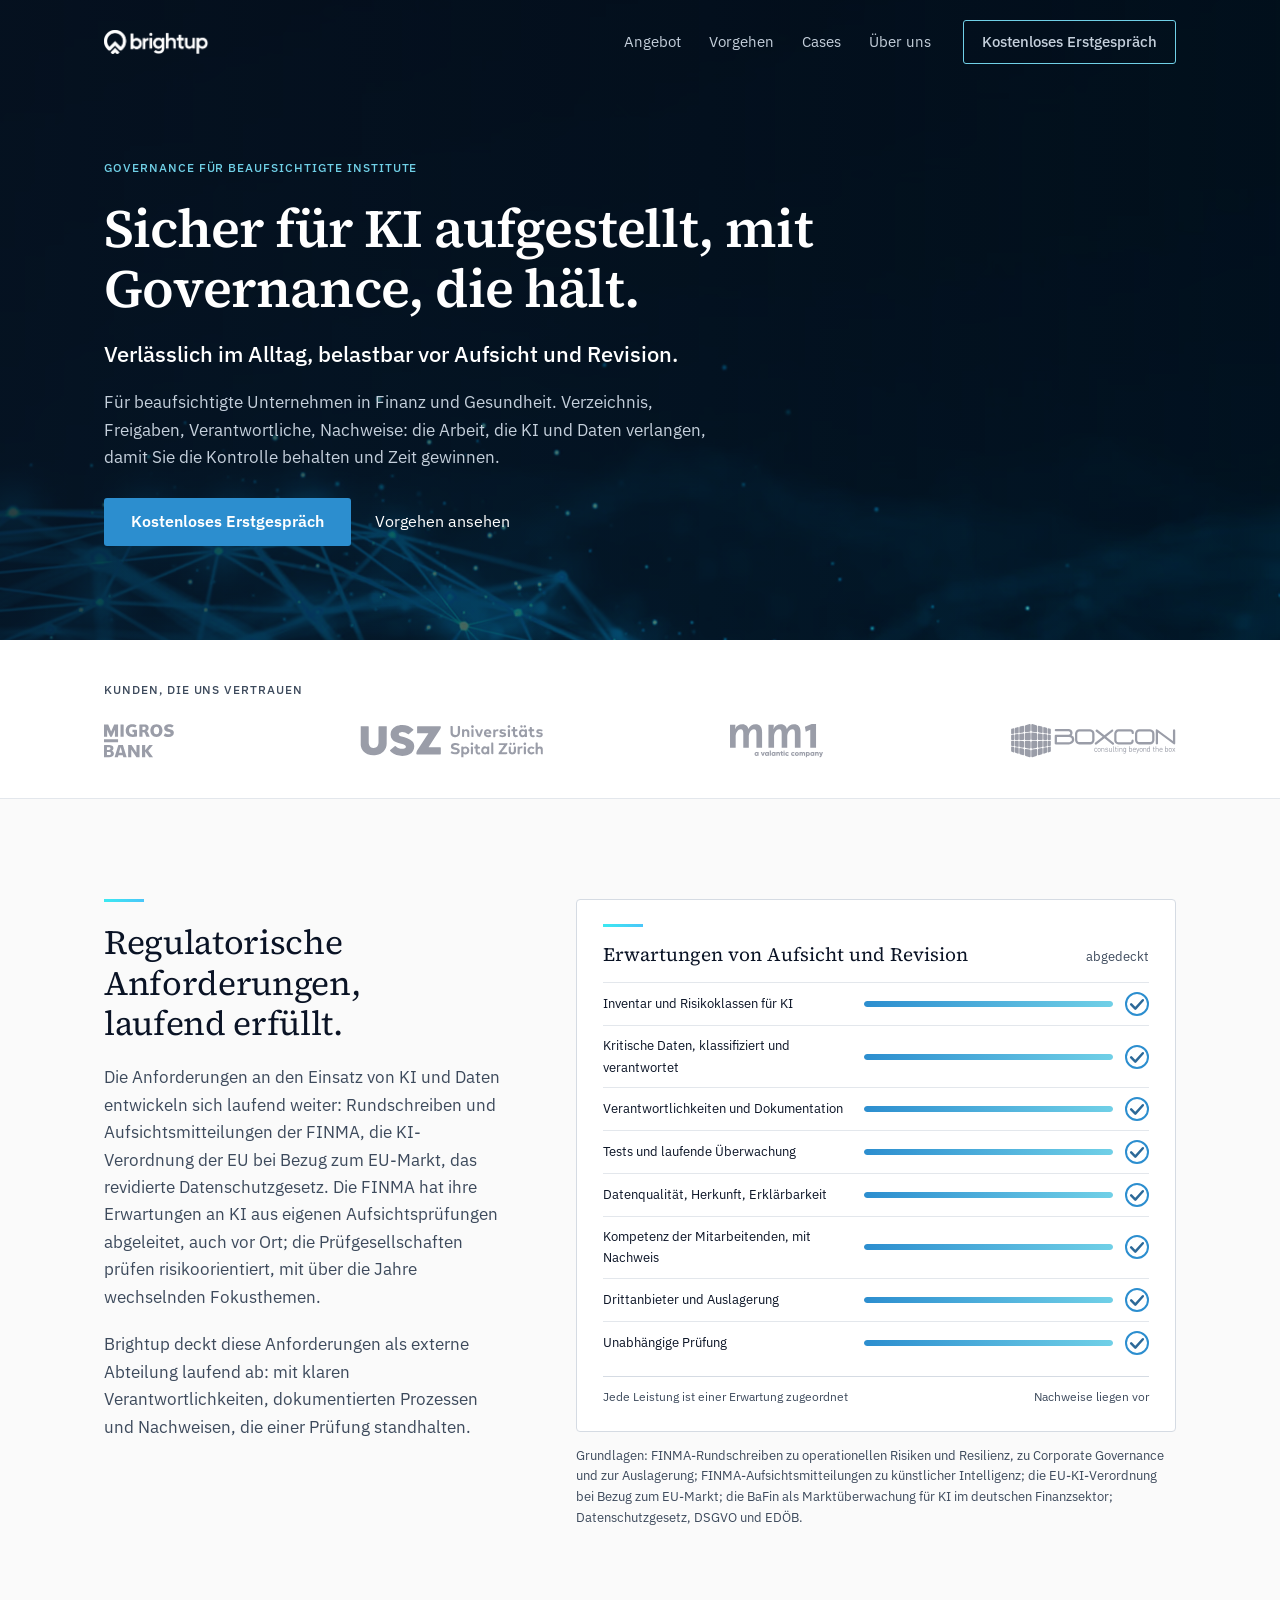
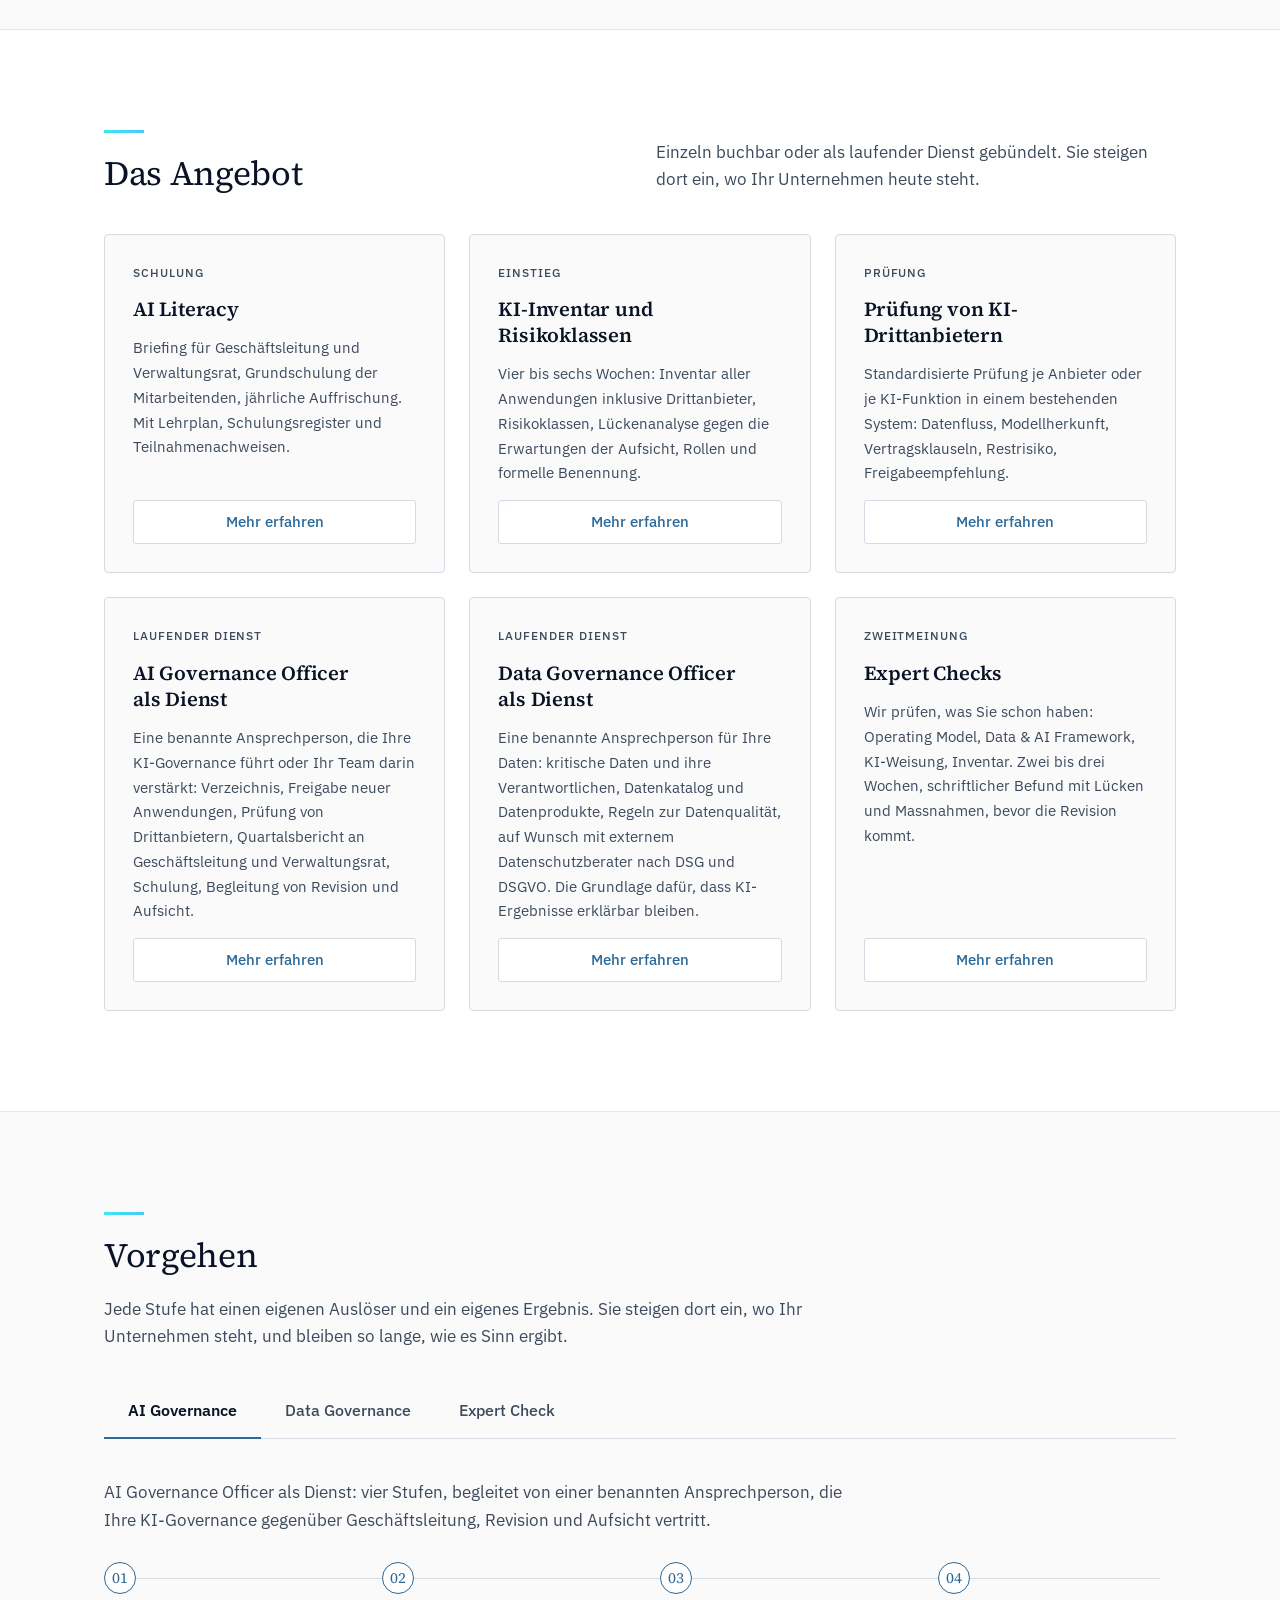
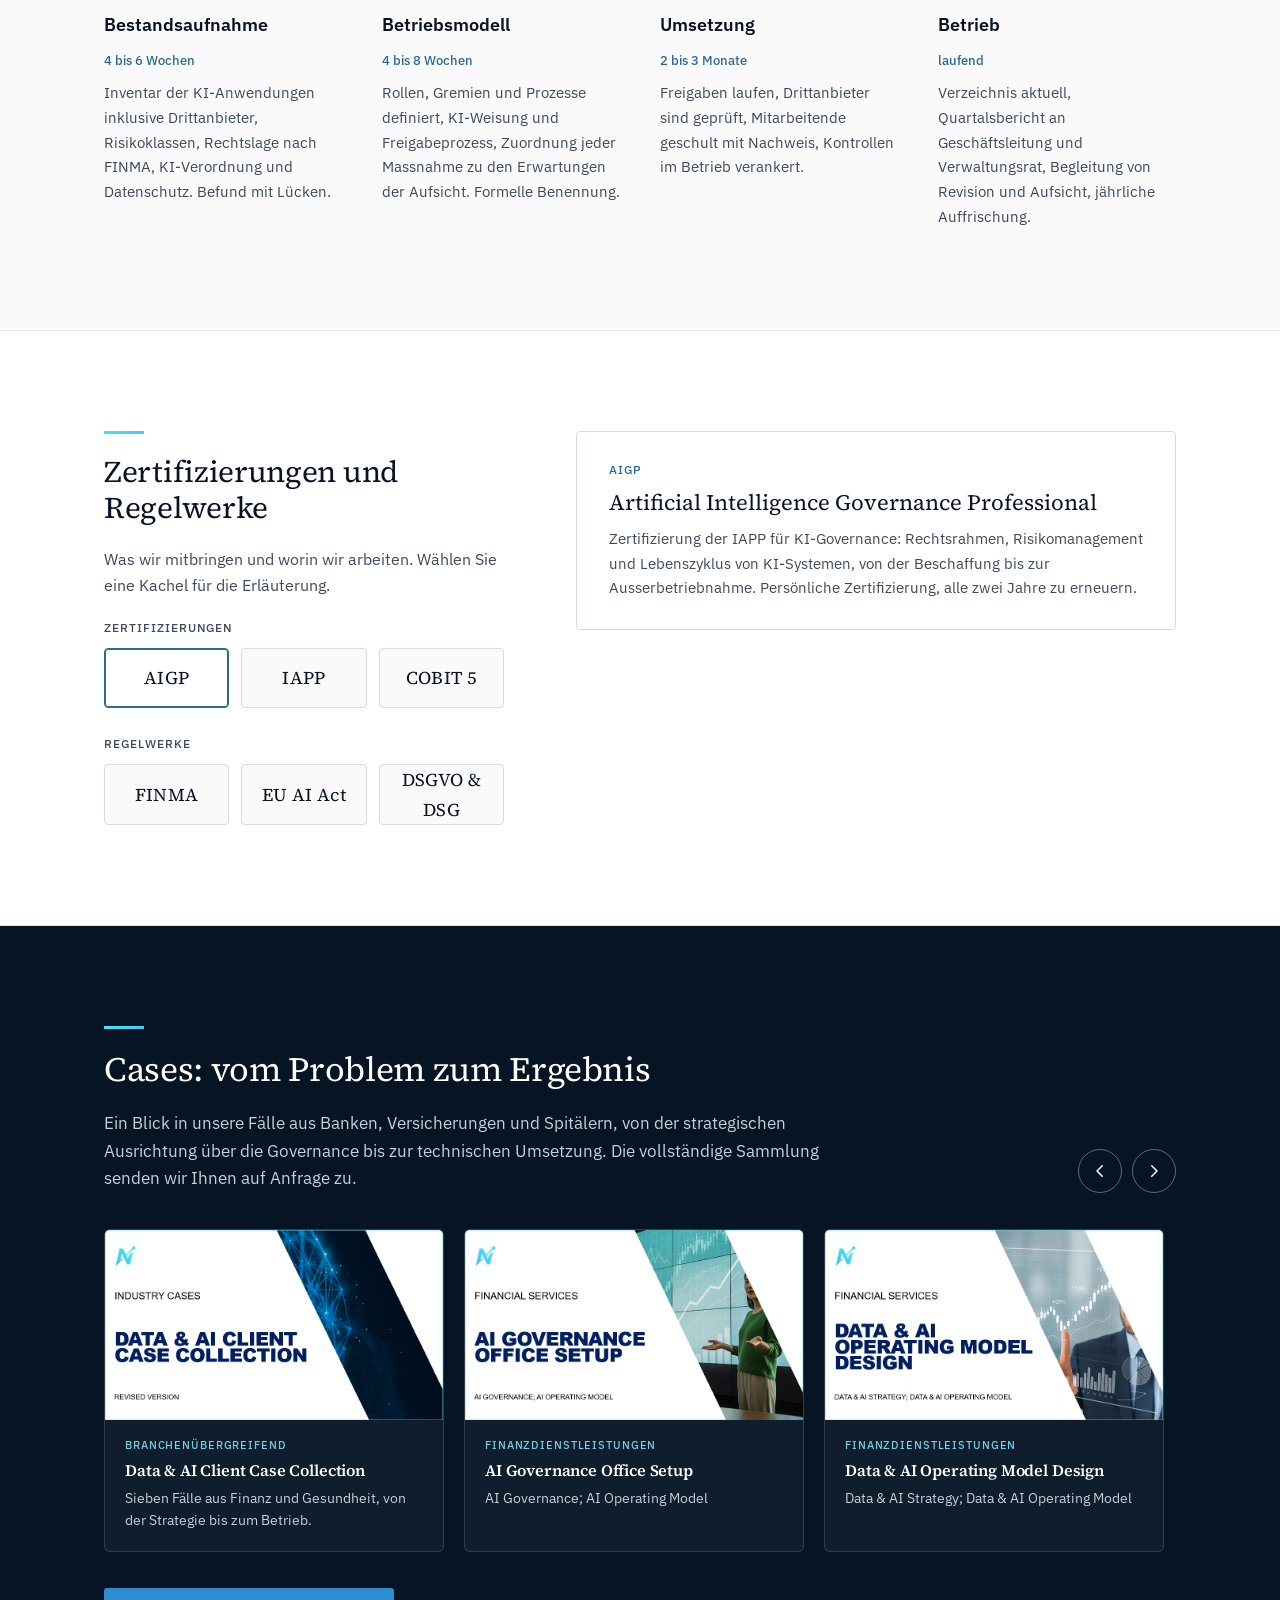
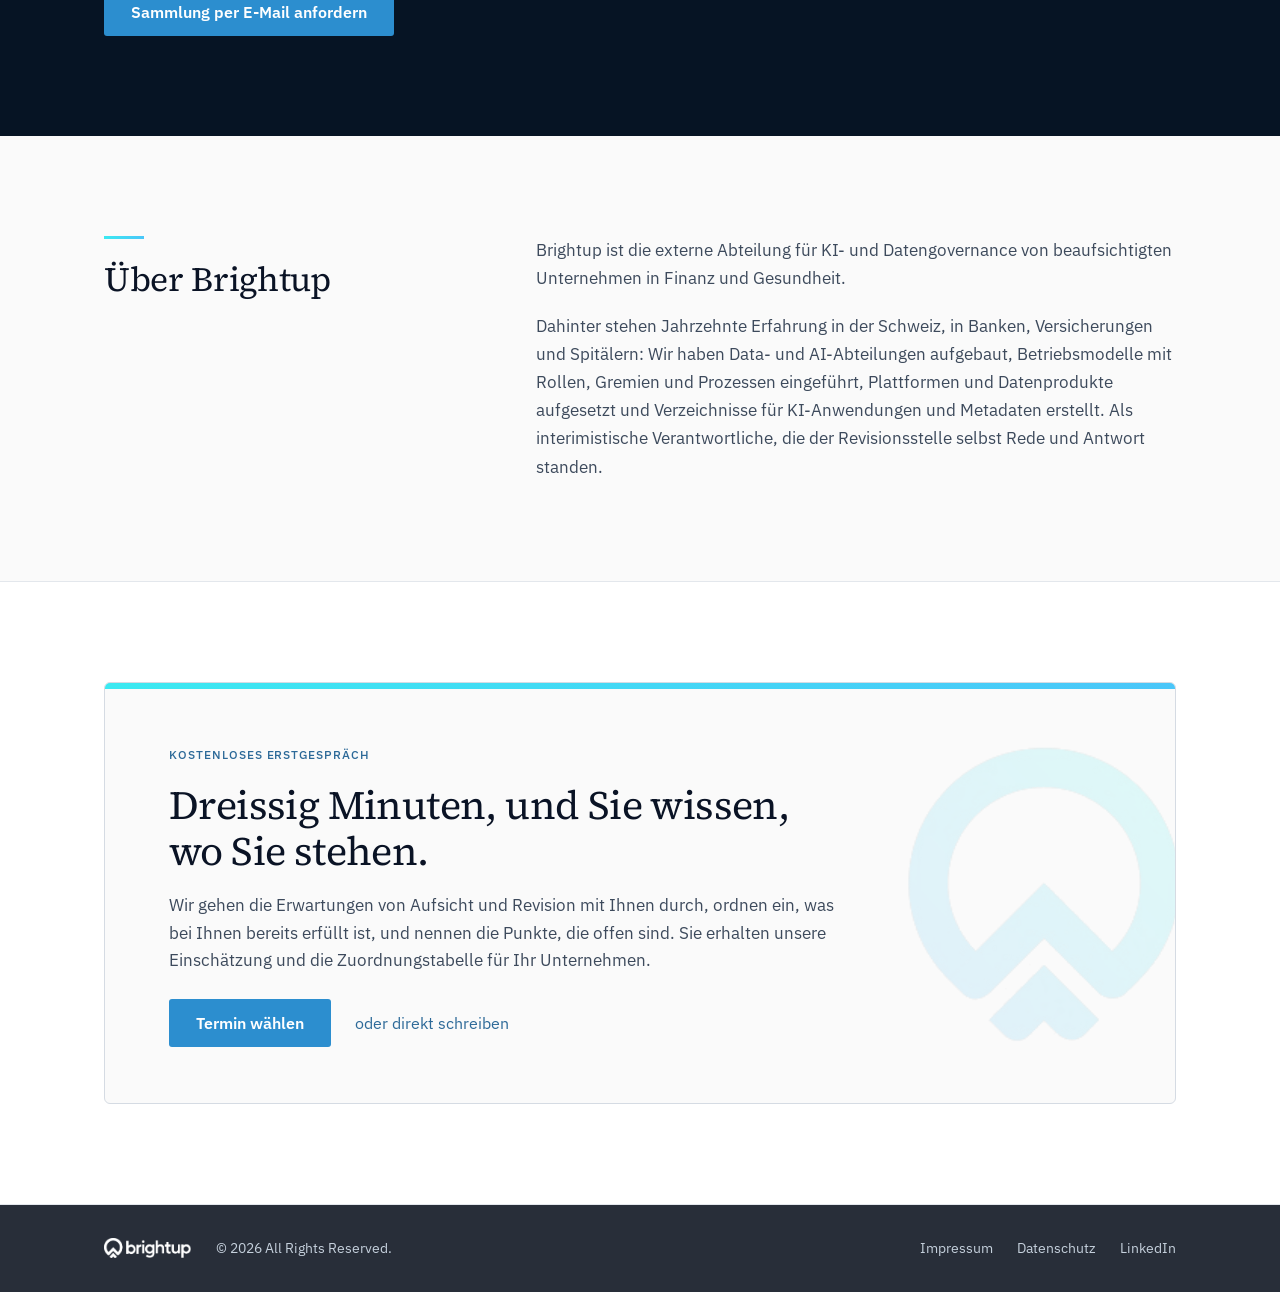
==== index.html @ b2f159bc "Website v5" ====
<!doctype html>
<html lang="de-CH">
<head>
<meta charset="utf-8">
<meta name="viewport" content="width=device-width, initial-scale=1, viewport-fit=cover">
<title>Brightup – Governance für beaufsichtigte Institute</title>
<meta name="description" content="Sicher für KI aufgestellt, mit Governance, die hält. Brightup ist die externe Abteilung für KI- und Datengovernance von beaufsichtigten Unternehmen in Finanz und Gesundheit in der Schweiz.">
<meta name="robots" content="index, follow">
<meta property="og:title" content="Brightup – Governance für beaufsichtigte Institute">
<meta property="og:description" content="Sicher für KI aufgestellt, mit Governance, die hält. Verlässlich im Alltag, belastbar vor Aufsicht und Revision.">
<meta property="og:type" content="website">
<meta property="og:image" content="/assets/img/hero-poster.jpg">
<meta name="theme-color" content="#061424">
<link rel="icon" type="image/png" sizes="32x32" href="/assets/img/favicon-32.png">
<link rel="apple-touch-icon" sizes="180x180" href="/assets/img/favicon-180.png">
<link rel="stylesheet" href="/assets/css/site.css">
</head>
<body>

<header class="header">
  <div class="container header__bar">
    <a class="header__logo" href="/" aria-label="Brightup, Startseite"><img src="/assets/img/brightup-wordmark-white.png" alt="Brightup" width="890" height="194"></a>
    <button class="nav-toggle" type="button" aria-expanded="false" aria-controls="nav" aria-label="Menü"><span></span></button>
    <nav class="nav" id="nav" aria-label="Hauptnavigation">
      <a href="#angebot">Angebot</a>
      <a href="#vorgehen">Vorgehen</a>
      <a href="#cases">Cases</a>
      <a href="#ueber">Über uns</a>
      <a class="btn btn--ghost" href="#gespraech">Kostenloses Erstgespräch</a>
    </nav>
  </div>
</header>

<main>
  <section class="hero">
    <div class="hero__media" aria-hidden="true">
      <video autoplay muted loop playsinline preload="metadata" poster="/assets/img/hero-poster.jpg">
        <source src="/assets/video/hero.webm" type="video/webm">
        <source src="/assets/video/hero.mp4" type="video/mp4">
      </video>
      <div class="hero__shade"></div>
    </div>
    <div class="container hero__inner">
      <div class="hero__copy">
        <div class="eyebrow hero__eyebrow">Governance für beaufsichtigte Institute</div>
        <h1>Sicher für KI aufgestellt, mit Governance, die hält.</h1>
        <p class="hero__second">Verlässlich im Alltag, belastbar vor Aufsicht und Revision.</p>
        <p class="hero__sub">Für beaufsichtigte Unternehmen in Finanz und Gesundheit. Verzeichnis, Freigaben, Verantwortliche, Nachweise: die Arbeit, die KI und Daten verlangen, damit Sie die Kontrolle behalten und Zeit gewinnen.</p>
        <div class="hero__actions">
          <a class="btn btn--primary" href="#gespraech">Kostenloses Erstgespräch</a>
          <a class="link link--light" href="#vorgehen">Vorgehen ansehen</a>
        </div>
      </div>
    </div>
  </section>

  <section class="section logos">
    <div class="container">
      <div class="eyebrow">Kunden, die uns vertrauen</div>
      <div class="logos__row">
        <div class="logos__set">
        <img src="/assets/img/migros-bank.svg" alt="Migros Bank" width="72" height="35">
        <img src="/assets/img/usz.svg" alt="Universitätsspital Zürich" width="161" height="30">
        <img src="/assets/img/mm1.svg" alt="mm1" width="81" height="29">
        <img src="/assets/img/boxcon.svg" alt="Boxcon" width="141" height="29">
        </div>
        <div class="logos__set logos__set--copy" aria-hidden="true">
        <img src="/assets/img/migros-bank.svg" alt="" width="72" height="35">
        <img src="/assets/img/usz.svg" alt="" width="161" height="30">
        <img src="/assets/img/mm1.svg" alt="" width="81" height="29">
        <img src="/assets/img/boxcon.svg" alt="" width="141" height="29">
        </div>
      </div>
    </div>
  </section>

  <section class="section section--paper" id="anforderungen">
    <div class="container two-col">
      <div class="stack">
        <div class="gradbar"></div>
        <h2 class="h2">Regulatorische Anforderungen, laufend erfüllt.</h2>
        <p class="lead">Die Anforderungen an den Einsatz von KI und Daten entwickeln sich laufend weiter: Rundschreiben und Aufsichtsmitteilungen der FINMA, die KI-Verordnung der EU bei Bezug zum EU-Markt, das revidierte Datenschutzgesetz. Die FINMA hat ihre Erwartungen an KI aus eigenen Aufsichtsprüfungen abgeleitet, auch vor Ort; die Prüfgesellschaften prüfen risikoorientiert, mit über die Jahre wechselnden Fokusthemen.</p>
        <p class="lead">Brightup deckt diese Anforderungen als externe Abteilung laufend ab: mit klaren Verantwortlichkeiten, dokumentierten Prozessen und Nachweisen, die einer Prüfung standhalten.</p>
      </div>
      <div class="stack" style="gap: 14px;">
        <div class="card erw">
          <div class="gradbar"></div>
          <div class="erw__head"><div class="erw__title">Erwartungen von Aufsicht und Revision</div><div class="small">abgedeckt</div></div>
          <div>
          <div class="erw__row" style="--i: 0;"><div>Inventar und Risikoklassen für KI</div><div class="erw__bar"><div class="erw__fill"></div></div><svg class="erw__check" viewBox="0 0 24 24" width="18" height="18" aria-hidden="true"><path d="M5 12.5 L10 17.5 L19 7.5" fill="none" stroke="#2C6998" stroke-width="3" stroke-linecap="round" stroke-linejoin="round"/></svg></div>
          <div class="erw__row" style="--i: 1;"><div>Kritische Daten, klassifiziert und verantwortet</div><div class="erw__bar"><div class="erw__fill"></div></div><svg class="erw__check" viewBox="0 0 24 24" width="18" height="18" aria-hidden="true"><path d="M5 12.5 L10 17.5 L19 7.5" fill="none" stroke="#2C6998" stroke-width="3" stroke-linecap="round" stroke-linejoin="round"/></svg></div>
          <div class="erw__row" style="--i: 2;"><div>Verantwortlichkeiten und Dokumentation</div><div class="erw__bar"><div class="erw__fill"></div></div><svg class="erw__check" viewBox="0 0 24 24" width="18" height="18" aria-hidden="true"><path d="M5 12.5 L10 17.5 L19 7.5" fill="none" stroke="#2C6998" stroke-width="3" stroke-linecap="round" stroke-linejoin="round"/></svg></div>
          <div class="erw__row" style="--i: 3;"><div>Tests und laufende Überwachung</div><div class="erw__bar"><div class="erw__fill"></div></div><svg class="erw__check" viewBox="0 0 24 24" width="18" height="18" aria-hidden="true"><path d="M5 12.5 L10 17.5 L19 7.5" fill="none" stroke="#2C6998" stroke-width="3" stroke-linecap="round" stroke-linejoin="round"/></svg></div>
          <div class="erw__row" style="--i: 4;"><div>Datenqualität, Herkunft, Erklärbarkeit</div><div class="erw__bar"><div class="erw__fill"></div></div><svg class="erw__check" viewBox="0 0 24 24" width="18" height="18" aria-hidden="true"><path d="M5 12.5 L10 17.5 L19 7.5" fill="none" stroke="#2C6998" stroke-width="3" stroke-linecap="round" stroke-linejoin="round"/></svg></div>
          <div class="erw__row" style="--i: 5;"><div>Kompetenz der Mitarbeitenden, mit Nachweis</div><div class="erw__bar"><div class="erw__fill"></div></div><svg class="erw__check" viewBox="0 0 24 24" width="18" height="18" aria-hidden="true"><path d="M5 12.5 L10 17.5 L19 7.5" fill="none" stroke="#2C6998" stroke-width="3" stroke-linecap="round" stroke-linejoin="round"/></svg></div>
          <div class="erw__row" style="--i: 6;"><div>Drittanbieter und Auslagerung</div><div class="erw__bar"><div class="erw__fill"></div></div><svg class="erw__check" viewBox="0 0 24 24" width="18" height="18" aria-hidden="true"><path d="M5 12.5 L10 17.5 L19 7.5" fill="none" stroke="#2C6998" stroke-width="3" stroke-linecap="round" stroke-linejoin="round"/></svg></div>
          <div class="erw__row" style="--i: 7;"><div>Unabhängige Prüfung</div><div class="erw__bar"><div class="erw__fill"></div></div><svg class="erw__check" viewBox="0 0 24 24" width="18" height="18" aria-hidden="true"><path d="M5 12.5 L10 17.5 L19 7.5" fill="none" stroke="#2C6998" stroke-width="3" stroke-linecap="round" stroke-linejoin="round"/></svg></div>
          </div>
          <div class="erw__foot"><span>Jede Leistung ist einer Erwartung zugeordnet</span><span>Nachweise liegen vor</span></div>
        </div>
        <p class="small">Grundlagen: FINMA-Rundschreiben zu operationellen Risiken und Resilienz, zu Corporate Governance und zur Auslagerung; FINMA-Aufsichtsmitteilungen zu künstlicher Intelligenz; die EU-KI-Verordnung bei Bezug zum EU-Markt; die BaFin als Marktüberwachung für KI im deutschen Finanzsektor; Datenschutzgesetz, DSGVO und EDÖB.</p>
      </div>
    </div>
  </section>

  <section class="section" id="angebot">
    <div class="container">
      <div class="section__head">
        <div class="stack"><div class="gradbar"></div><h2 class="h2">Das Angebot</h2></div>
        <p class="lead" style="max-width: 520px;">Einzeln buchbar oder als laufender Dienst gebündelt. Sie steigen dort ein, wo Ihr Unternehmen heute steht.</p>
      </div>
      <div class="grid-3">
        <article class="tile">
          <div class="eyebrow">Schulung</div>
          <h3 class="tile__title">AI Literacy</h3>
          <p class="tile__text">Briefing für Geschäftsleitung und Verwaltungsrat, Grundschulung der Mitarbeitenden, jährliche Auffrischung. Mit Lehrplan, Schulungsregister und Teilnahmenachweisen.</p>
          <a class="btn btn--outline" href="#vorgehen">Mehr erfahren</a>
        </article>
        <article class="tile">
          <div class="eyebrow">Einstieg</div>
          <h3 class="tile__title">KI-Inventar und Risikoklassen</h3>
          <p class="tile__text">Vier bis sechs Wochen: Inventar aller Anwendungen inklusive Drittanbieter, Risikoklassen, Lückenanalyse gegen die Erwartungen der Aufsicht, Rollen und formelle Benennung.</p>
          <a class="btn btn--outline" href="#vorgehen">Mehr erfahren</a>
        </article>
        <article class="tile">
          <div class="eyebrow">Prüfung</div>
          <h3 class="tile__title">Prüfung von KI-Drittanbietern</h3>
          <p class="tile__text">Standardisierte Prüfung je Anbieter oder je KI-Funktion in einem bestehenden System: Datenfluss, Modellherkunft, Vertragsklauseln, Restrisiko, Freigabeempfehlung.</p>
          <a class="btn btn--outline" href="#vorgehen">Mehr erfahren</a>
        </article>
        <article class="tile">
          <div class="eyebrow">Laufender Dienst</div>
          <h3 class="tile__title">AI Governance Officer als Dienst</h3>
          <p class="tile__text">Eine benannte Ansprechperson, die Ihre KI-Governance führt oder Ihr Team darin verstärkt: Verzeichnis, Freigabe neuer Anwendungen, Prüfung von Drittanbietern, Quartalsbericht an Geschäftsleitung und Verwaltungsrat, Schulung, Begleitung von Revision und Aufsicht.</p>
          <a class="btn btn--outline" href="#vorgehen">Mehr erfahren</a>
        </article>
        <article class="tile">
          <div class="eyebrow">Laufender Dienst</div>
          <h3 class="tile__title">Data Governance Officer als Dienst</h3>
          <p class="tile__text">Eine benannte Ansprechperson für Ihre Daten: kritische Daten und ihre Verantwortlichen, Datenkatalog und Datenprodukte, Regeln zur Datenqualität, auf Wunsch mit externem Datenschutzberater nach DSG und DSGVO. Die Grundlage dafür, dass KI-Ergebnisse erklärbar bleiben.</p>
          <a class="btn btn--outline" href="#vorgehen">Mehr erfahren</a>
        </article>
        <article class="tile">
          <div class="eyebrow">Zweitmeinung</div>
          <h3 class="tile__title">Expert Checks</h3>
          <p class="tile__text">Wir prüfen, was Sie schon haben: Operating Model, Data &amp; AI Framework, KI-Weisung, Inventar. Zwei bis drei Wochen, schriftlicher Befund mit Lücken und Massnahmen, bevor die Revision kommt.</p>
          <a class="btn btn--outline" href="#vorgehen">Mehr erfahren</a>
        </article>
      </div>
    </div>
  </section>

  <section class="section section--paper" id="vorgehen">
    <div class="container" data-tabs>
      <div class="stack" style="margin-bottom: 32px;">
        <div class="gradbar"></div>
        <h2 class="h2">Vorgehen</h2>
        <p class="lead">Jede Stufe hat einen eigenen Auslöser und ein eigenes Ergebnis. Sie steigen dort ein, wo Ihr Unternehmen steht, und bleiben so lange, wie es Sinn ergibt.</p>
      </div>
      <div class="tabs" role="tablist" aria-label="Vorgehen nach Dienst">
        <button class="tab" role="tab" id="tab-panel-ai" aria-controls="panel-ai" aria-selected="true" type="button">AI Governance</button>
        <button class="tab" role="tab" id="tab-panel-data" aria-controls="panel-data" aria-selected="false" type="button">Data Governance</button>
        <button class="tab" role="tab" id="tab-panel-check" aria-controls="panel-check" aria-selected="false" type="button">Expert Check</button>
      </div>
        <div id="panel-ai" role="tabpanel" class="panel" aria-labelledby="tab-panel-ai">
          <p class="lead">AI Governance Officer als Dienst: vier Stufen, begleitet von einer benannten Ansprechperson, die Ihre KI-Governance gegenüber Geschäftsleitung, Revision und Aufsicht vertritt.</p>
          <div class="steps" style="--cols: 4;"><div class="steps__grid">
            <div class="step"><div class="step__num">01</div><div class="step__title">Bestandsaufnahme</div><div class="step__dur">4 bis 6 Wochen</div><p class="step__text">Inventar der KI-Anwendungen inklusive Drittanbieter, Risikoklassen, Rechtslage nach FINMA, KI-Verordnung und Datenschutz. Befund mit Lücken.</p></div>
            <div class="step"><div class="step__num">02</div><div class="step__title">Betriebsmodell</div><div class="step__dur">4 bis 8 Wochen</div><p class="step__text">Rollen, Gremien und Prozesse definiert, KI-Weisung und Freigabeprozess, Zuordnung jeder Massnahme zu den Erwartungen der Aufsicht. Formelle Benennung.</p></div>
            <div class="step"><div class="step__num">03</div><div class="step__title">Umsetzung</div><div class="step__dur">2 bis 3 Monate</div><p class="step__text">Freigaben laufen, Drittanbieter sind geprüft, Mitarbeitende geschult mit Nachweis, Kontrollen im Betrieb verankert.</p></div>
            <div class="step"><div class="step__num">04</div><div class="step__title">Betrieb</div><div class="step__dur">laufend</div><p class="step__text">Verzeichnis aktuell, Quartalsbericht an Geschäftsleitung und Verwaltungsrat, Begleitung von Revision und Aufsicht, jährliche Auffrischung.</p></div>
          </div></div>
        </div>
        <div id="panel-data" role="tabpanel" class="panel" aria-labelledby="tab-panel-data" hidden>
          <p class="lead">Data Governance Officer als Dienst: vier Stufen, von der Datenlandkarte bis zum laufenden Betrieb, für kritische Daten und die Grundlage erklärbarer KI.</p>
          <div class="steps" style="--cols: 4;"><div class="steps__grid">
            <div class="step"><div class="step__num">01</div><div class="step__title">Datenlandkarte</div><div class="step__dur">4 bis 6 Wochen</div><p class="step__text">Kritische Daten identifiziert und klassifiziert, Datenflüsse und Systeme erfasst, Lücken gegen die Erwartungen der Aufsicht benannt.</p></div>
            <div class="step"><div class="step__num">02</div><div class="step__title">Betriebsmodell</div><div class="step__dur">4 bis 8 Wochen</div><p class="step__text">Datenverantwortliche und Stewards benannt, Regeln zu Qualität, Zugriff und Aufbewahrung, Datenweisung, Gremium und Prozesse.</p></div>
            <div class="step"><div class="step__num">03</div><div class="step__title">Katalog</div><div class="step__dur">2 bis 3 Monate</div><p class="step__text">Datenkatalog und Datenprodukte aufgebaut, Metadaten gepflegt, Herkunft nachvollziehbar. Die Grundlage für erklärbare KI.</p></div>
            <div class="step"><div class="step__num">04</div><div class="step__title">Betrieb</div><div class="step__dur">laufend</div><p class="step__text">Datenqualität gemessen, Abweichungen bearbeitet, Bericht an die Geschäftsleitung, Begleitung der Prüfung.</p></div>
          </div></div>
        </div>
        <div id="panel-check" role="tabpanel" class="panel" aria-labelledby="tab-panel-check" hidden>
          <p class="lead">Expert Check: drei Schritte in zwei bis drei Wochen. Eine unabhängige Zweitmeinung zu dem, was Sie schon haben, bevor die Revisionsstelle kommt.</p>
          <div class="steps" style="--cols: 3;"><div class="steps__grid">
            <div class="step"><div class="step__num">01</div><div class="step__title">Unterlagen</div><div class="step__dur">Woche 1</div><p class="step__text">Wir lesen, was Sie haben: Operating Model, Data &amp; AI Framework, KI-Weisung, Inventar, Gremienprotokolle.</p></div>
            <div class="step"><div class="step__num">02</div><div class="step__title">Interviews</div><div class="step__dur">Woche 2</div><p class="step__text">Zwei Gespräche mit den Verantwortlichen aus Fachbereich, IT und Kontrollfunktionen. Was steht auf dem Papier, was gilt im Alltag.</p></div>
            <div class="step"><div class="step__num">03</div><div class="step__title">Befund</div><div class="step__dur">Woche 3</div><p class="step__text">Schriftlich: Lücken gegen die Erwartungen der Aufsicht, Prioritäten, Massnahmen mit Aufwand. Besprochen mit Ihrer Geschäftsleitung.</p></div>
          </div></div>
        </div>
    </div>
  </section>

  <section class="section" id="zertifizierungen">
    <div class="container two-col" data-certs>
      <div class="stack">
        <div class="gradbar"></div>
        <h2 class="h2" style="font-size: clamp(24px, 2.6vw, 30px);">Zertifizierungen und Regelwerke</h2>
        <p class="lead" style="font-size: 16px;">Was wir mitbringen und worin wir arbeiten. Wählen Sie eine Kachel für die Erläuterung.</p>
        <div class="cert-group"><div class="eyebrow">Zertifizierungen</div><div class="cert-tiles"><button class="cert-tile" type="button" aria-selected="true" data-name="AIGP" data-title="Artificial Intelligence Governance Professional" data-text="Zertifizierung der IAPP für KI-Governance: Rechtsrahmen, Risikomanagement und Lebenszyklus von KI-Systemen, von der Beschaffung bis zur Ausserbetriebnahme. Persönliche Zertifizierung, alle zwei Jahre zu erneuern.">AIGP</button><button class="cert-tile" type="button" aria-selected="false" data-name="IAPP" data-title="International Association of Privacy Professionals" data-text="Die weltweit grösste Fachorganisation für Datenschutz und KI-Governance. Trägerin der Zertifizierungen CIPP, CIPM und AIGP. Brightup ist Mitglied.">IAPP</button><button class="cert-tile" type="button" aria-selected="false" data-name="COBIT 5" data-title="Control Objectives for Information and Related Technologies, ISACA" data-text="Rahmenwerk für Governance und Management der Unternehmens-IT: Ziele, Prozesse, Rollen, Kontrollen und Messgrössen. Wir nutzen es als Rückgrat unserer Betriebsmodelle. Zertifizierung: COBIT 5 Foundation.">COBIT 5</button></div></div>
        <div class="cert-group"><div class="eyebrow">Regelwerke</div><div class="cert-tiles"><button class="cert-tile" type="button" aria-selected="false" data-name="FINMA" data-title="Eidgenössische Finanzmarktaufsicht" data-text="Wir setzen die Rundschreiben zu operationellen Risiken und Resilienz, zu Corporate Governance und zur Auslagerung sowie die Aufsichtsmitteilungen zu künstlicher Intelligenz um. Die FINMA zertifiziert keine Anbieter; der Nachweis ist die bestandene Prüfung unserer Kunden.">FINMA</button><button class="cert-tile" type="button" aria-selected="false" data-name="EU AI Act" data-title="Verordnung (EU) 2024/1689 über künstliche Intelligenz" data-text="Gilt für Schweizer Unternehmen mit Bezug zum EU-Markt: Pflichten zur KI-Kompetenz und Transparenz heute, Anforderungen an Hochrisiko-Systeme ab Dezember 2027, im Finanzsektor vor allem Kreditwürdigkeitsprüfung sowie Risiko- und Preisbewertung in Leben und Kranken.">EU AI Act</button><button class="cert-tile" type="button" aria-selected="false" data-name="DSGVO &amp; DSG" data-title="Datenschutz-Grundverordnung der EU und Schweizer Datenschutzgesetz" data-text="Das DSG gilt in der Schweiz seit der Revision vom 1. September 2023: Bearbeitungsverzeichnis, Folgenabschätzung bei hohem Risiko, Meldung von Datensicherheitsverletzungen an den EDÖB. Die DSGVO kommt dazu, sobald Kundinnen und Kunden oder Niederlassungen in der EU betroffen sind: Verzeichnis der Verarbeitungstätigkeiten, Datenschutzbeauftragter, Meldepflichten.">DSGVO &amp; DSG</button></div></div>
      </div>
      <div class="card cert-panel" aria-live="polite">
        <div class="eyebrow eyebrow--accent" data-cert-name>AIGP</div>
        <div class="cert-panel__title" data-cert-title>Artificial Intelligence Governance Professional</div>
        <p class="cert-panel__text" data-cert-text>Zertifizierung der IAPP für KI-Governance: Rechtsrahmen, Risikomanagement und Lebenszyklus von KI-Systemen, von der Beschaffung bis zur Ausserbetriebnahme. Persönliche Zertifizierung, alle zwei Jahre zu erneuern.</p>
      </div>
    </div>
  </section>

  <section class="section peek" id="cases" data-peek>
    <div class="container">
      <div class="peek__head">
        <div class="stack" style="max-width: 720px;">
          <div class="gradbar"></div>
          <h2 class="h2">Cases: vom Problem zum Ergebnis</h2>
          <p class="lead">Ein Blick in unsere Fälle aus Banken, Versicherungen und Spitälern, von der strategischen Ausrichtung über die Governance bis zur technischen Umsetzung. Die vollständige Sammlung senden wir Ihnen auf Anfrage zu.</p>
        </div>
        <div class="peek__nav">
          <button class="peek__btn" type="button" data-prev aria-label="Zurück"><svg viewBox="0 0 24 24" width="18" height="18" aria-hidden="true"><path d="M15 5 L8 12 L15 19" fill="none" stroke="currentColor" stroke-width="2" stroke-linecap="round" stroke-linejoin="round"/></svg></button>
          <button class="peek__btn" type="button" data-next aria-label="Weiter"><svg viewBox="0 0 24 24" width="18" height="18" aria-hidden="true"><path d="M9 5 L16 12 L9 19" fill="none" stroke="currentColor" stroke-width="2" stroke-linecap="round" stroke-linejoin="round"/></svg></button>
        </div>
      </div>
      <div class="peek__track" tabindex="0" aria-label="Cases, horizontal scrollbar">
        <article class="case">
          <div class="case__media"><img src="/assets/img/cases/collection.gif" alt="Data &amp; AI Client Case Collection" width="853" height="480" loading="lazy"></div>
          <div class="case__body"><div class="eyebrow">Branchenübergreifend</div><h3 class="case__title">Data &amp; AI Client Case Collection</h3><p class="case__text">Sieben Fälle aus Finanz und Gesundheit, von der Strategie bis zum Betrieb.</p></div>
        </article>
        <article class="case">
          <div class="case__media"><img src="/assets/img/cases/ai-governance.gif" alt="AI Governance Office Setup" width="853" height="480" loading="lazy"></div>
          <div class="case__body"><div class="eyebrow">Finanzdienstleistungen</div><h3 class="case__title">AI Governance Office Setup</h3><p class="case__text">AI Governance; AI Operating Model</p></div>
        </article>
        <article class="case">
          <div class="case__media"><img src="/assets/img/cases/data-ai-operating-model.gif" alt="Data &amp; AI Operating Model Design" width="853" height="480" loading="lazy"></div>
          <div class="case__body"><div class="eyebrow">Finanzdienstleistungen</div><h3 class="case__title">Data &amp; AI Operating Model Design</h3><p class="case__text">Data &amp; AI Strategy; Data &amp; AI Operating Model</p></div>
        </article>
        <article class="case">
          <div class="case__media"><img src="/assets/img/cases/data-catalogue.gif" alt="Data Catalogue Evaluation and Implementation" width="853" height="480" loading="lazy"></div>
          <div class="case__body"><div class="eyebrow">Gesundheitswesen</div><h3 class="case__title">Data Catalogue Evaluation and Implementation</h3><p class="case__text">Data Strategy; Data Governance</p></div>
        </article>
        <article class="case">
          <div class="case__media"><img src="/assets/img/cases/data-ai-literacy.gif" alt="Data &amp; AI Literacy Academy" width="853" height="480" loading="lazy"></div>
          <div class="case__body"><div class="eyebrow">Finanzdienstleistungen</div><h3 class="case__title">Data &amp; AI Literacy Academy</h3><p class="case__text">Data &amp; AI Strategy; Data &amp; AI Governance</p></div>
        </article>
        <article class="case">
          <div class="case__media"><img src="/assets/img/cases/data-products-genai.gif" alt="Data Products for GenAI Advisory" width="853" height="480" loading="lazy"></div>
          <div class="case__body"><div class="eyebrow">Finanzdienstleistungen</div><h3 class="case__title">Data Products for GenAI Advisory</h3><p class="case__text">Data &amp; AI Strategy; Data &amp; AI Architecture</p></div>
        </article>
        <article class="case">
          <div class="case__media"><img src="/assets/img/cases/agentic-ai.gif" alt="Agentic AI Use Cases &amp; Architecture" width="853" height="480" loading="lazy"></div>
          <div class="case__body"><div class="eyebrow">Gesundheitswesen</div><h3 class="case__title">Agentic AI Use Cases &amp; Architecture</h3><p class="case__text">AI Strategy; AI Architecture</p></div>
        </article>
        <article class="case case--cta">
          <div class="case__title">Die vollständige Sammlung, auf Anfrage.</div>
          <p class="case__text">Wir senden sie Ihnen an Ihre geschäftliche Adresse. Keine Newsletter, keine Weitergabe.</p>
          <a class="btn btn--primary" href="mailto:contact@brightup.ai?subject=Anfrage%20Case-Sammlung&body=Guten%20Tag%0A%0AIch%20interessiere%20mich%20f%C3%BCr%20die%20Case-Sammlung%20von%20Brightup.%0A%0AName%3A%20%0AOrganisation%3A%20%0AFunktion%3A%20%0A%0AFreundliche%20Gr%C3%BCsse">Sammlung per E-Mail anfordern</a>
        </article>
      </div>
      <div class="peek__foot">
        <a class="btn btn--primary" href="mailto:contact@brightup.ai?subject=Anfrage%20Case-Sammlung&body=Guten%20Tag%0A%0AIch%20interessiere%20mich%20f%C3%BCr%20die%20Case-Sammlung%20von%20Brightup.%0A%0AName%3A%20%0AOrganisation%3A%20%0AFunktion%3A%20%0A%0AFreundliche%20Gr%C3%BCsse">Sammlung per E-Mail anfordern</a>
      </div>
    </div>
  </section>

  <section class="section section--paper" id="ueber">
    <div class="container two-col two-col--narrow">
      <div class="stack"><div class="gradbar"></div><h2 class="h2">Über Brightup</h2></div>
      <div class="prose">
        <p>Brightup ist die externe Abteilung für KI- und Datengovernance von beaufsichtigten Unternehmen in Finanz und Gesundheit.</p>
        <p>Dahinter stehen Jahrzehnte Erfahrung in der Schweiz, in Banken, Versicherungen und Spitälern: Wir haben Data- und AI-Abteilungen aufgebaut, Betriebsmodelle mit Rollen, Gremien und Prozessen eingeführt, Plattformen und Datenprodukte aufgesetzt und Verzeichnisse für KI-Anwendungen und Metadaten erstellt. Als interimistische Verantwortliche, die der Revisionsstelle selbst Rede und Antwort standen.</p>
      </div>
    </div>
  </section>

  <section class="section" id="gespraech">
    <div class="container">
      <div class="cta">
        <div class="cta__bar"></div>
        <img class="cta__mark" src="/assets/img/brightup-icon.png" alt="" aria-hidden="true" width="225" height="239">
        <div class="cta__inner">
          <div class="cta__copy">
            <div class="eyebrow eyebrow--accent">Kostenloses Erstgespräch</div>
            <h2>Dreissig Minuten, und Sie wissen, wo Sie stehen.</h2>
            <p class="lead">Wir gehen die Erwartungen von Aufsicht und Revision mit Ihnen durch, ordnen ein, was bei Ihnen bereits erfüllt ist, und nennen die Punkte, die offen sind. Sie erhalten unsere Einschätzung und die Zuordnungstabelle für Ihr Unternehmen.</p>
            <div class="cta__actions">
              <a class="btn btn--primary" href="mailto:contact@brightup.ai?subject=Kostenloses%20Erstgespr%C3%A4ch" data-termin>Termin wählen</a>
              <a class="link" href="mailto:contact@brightup.ai">oder direkt schreiben</a>
            </div>
          </div>
        </div>
      </div>
    </div>
  </section>
</main>

<footer class="footer">
  <div class="container footer__row">
    <div class="footer__brand">
      <img src="/assets/img/brightup-wordmark-white.png" alt="Brightup" width="890" height="194">
      <span>© <span data-year>2026</span> All Rights Reserved.</span>
    </div>
    <div class="footer__links">
      <a href="/impressum.html">Impressum</a>
      <a href="/datenschutz.html">Datenschutz</a>
      <a href="https://www.linkedin.com/company/brightupai/" rel="noopener">LinkedIn</a>
    </div>
  </div>
</footer>

<script src="/assets/js/site.js" defer></script>
</body>
</html>
---- assets/css/site.css ----
/* Brightup — Stylesheet. Design-System siehe CLAUDE.md. */

@font-face { font-family: "Source Serif 4"; font-style: normal; font-weight: 400; font-display: swap; src: url("../fonts/source-serif-4-latin-400-normal.woff2") format("woff2"); }
@font-face { font-family: "Source Serif 4"; font-style: normal; font-weight: 600; font-display: swap; src: url("../fonts/source-serif-4-latin-600-normal.woff2") format("woff2"); }
@font-face { font-family: "IBM Plex Sans"; font-style: normal; font-weight: 400; font-display: swap; src: url("../fonts/ibm-plex-sans-latin-400-normal.woff2") format("woff2"); }
@font-face { font-family: "IBM Plex Sans"; font-style: normal; font-weight: 500; font-display: swap; src: url("../fonts/ibm-plex-sans-latin-500-normal.woff2") format("woff2"); }
@font-face { font-family: "IBM Plex Sans"; font-style: normal; font-weight: 600; font-display: swap; src: url("../fonts/ibm-plex-sans-latin-600-normal.woff2") format("woff2"); }

:root {
  --ink: #0A1325;
  --ink-muted: #3D4A5C;
  --paper: #FAFAFA;
  --white: #FFFFFF;
  --line: #D5DBE3;
  --line-soft: #E3E7EC;
  --accent: #2C6998;
  --accent-bright: #2C8ECF;
  --cyan: #70D0E7;
  --dark: #282E39;
  --navy: #061424;
  --grad: linear-gradient(90deg, #3BE9F1, #4AC6F9);
  --serif: "Source Serif 4", Georgia, "Times New Roman", serif;
  --sans: "IBM Plex Sans", system-ui, -apple-system, "Segoe UI", Helvetica, Arial, sans-serif;
  --container: 1200px;
  --gutter: clamp(20px, 5vw, 96px);
  --section: clamp(56px, 8vw, 100px);
  --radius: 4px;
  box-sizing: border-box;
  padding-top: env(safe-area-inset-top, 0px);
  padding-bottom: env(safe-area-inset-bottom, 0px);
}
*, *::before, *::after { box-sizing: inherit; }
html { scroll-behavior: smooth; scroll-padding-top: calc(72px + env(safe-area-inset-top, 0px)); -webkit-text-size-adjust: 100%; }
body { margin: 0; background: var(--white); color: var(--ink); font-family: var(--sans); font-size: 16px; line-height: 1.65; -webkit-font-smoothing: antialiased; }
img, video { max-width: 100%; height: auto; display: block; }
a { color: var(--accent); }
a:hover { color: var(--ink); }
button { font: inherit; }
h1, h2, h3 { font-family: var(--serif); font-weight: 400; letter-spacing: -0.01em; line-height: 1.2; margin: 0; text-wrap: pretty; }
p { margin: 0; }
.visually-hidden { position: absolute; width: 1px; height: 1px; overflow: hidden; clip: rect(0 0 0 0); white-space: nowrap; }

.container { width: 100%; max-width: var(--container); margin: 0 auto; padding-left: var(--gutter); padding-right: var(--gutter); }
.section { padding-top: var(--section); padding-bottom: var(--section); border-bottom: 1px solid var(--line-soft); }
.section--paper { background: var(--paper); }
.gradbar { width: 40px; height: 3px; background: var(--grad); }
.eyebrow { font-size: 12px; font-weight: 500; letter-spacing: 0.08em; text-transform: uppercase; color: var(--ink-muted); }
.eyebrow--accent { color: var(--accent); }
.h2 { font-size: clamp(26px, 3vw, 34px); }
.lead { font-size: clamp(16px, 1.3vw, 17px); color: var(--ink-muted); max-width: 760px; }
.muted { color: var(--ink-muted); }
.small { font-size: 13px; line-height: 1.6; color: var(--ink-muted); }
.stack { display: flex; flex-direction: column; gap: 20px; }

/* Schaltflächen */
.btn { display: inline-flex; align-items: center; justify-content: center; gap: 8px; min-height: 48px; padding: 0 26px; border-radius: 3px; font-weight: 600; font-size: 16px; text-decoration: none; border: 1px solid transparent; cursor: pointer; transition: background .15s ease, color .15s ease, border-color .15s ease; }
.btn--primary { background: var(--accent-bright); color: var(--white); }
.btn--primary:hover { background: var(--accent); color: var(--white); }
.btn--outline { background: var(--white); color: var(--accent); border-color: var(--line); font-weight: 500; font-size: 15px; min-height: 44px; }
.btn--outline:hover { border-color: var(--accent); color: var(--accent); }
.btn--ghost { background: transparent; color: var(--white); border-color: var(--cyan); font-weight: 500; font-size: 15px; min-height: 44px; padding: 0 18px; }
.btn--ghost:hover { background: rgba(255,255,255,0.08); color: var(--white); }
.link { font-size: 16px; text-decoration: none; }
.link--light { color: var(--white); }
.link--light:hover { color: var(--cyan); }

/* Kopf */
.header { position: absolute; top: env(safe-area-inset-top, 0px); left: 0; right: 0; z-index: 20; }
.header__bar { display: flex; align-items: center; justify-content: space-between; gap: 24px; padding-top: 20px; padding-bottom: 20px; }
.header__logo img { height: 24px; width: auto; }
.nav { display: flex; align-items: center; gap: 28px; }
.nav a { font-size: 15px; text-decoration: none; color: #C5D0DC; }
.nav a:hover { color: var(--white); }
.nav .btn { margin-left: 4px; }
.nav-toggle { display: none; background: transparent; border: 1px solid rgba(255,255,255,0.35); color: var(--white); border-radius: 3px; width: 44px; height: 44px; cursor: pointer; align-items: center; justify-content: center; }
.nav-toggle span { display: block; width: 18px; height: 2px; background: currentColor; position: relative; }
.nav-toggle span::before, .nav-toggle span::after { content: ""; position: absolute; left: 0; width: 18px; height: 2px; background: currentColor; }
.nav-toggle span::before { top: -6px; } .nav-toggle span::after { top: 6px; }
.header--solid { position: sticky; top: env(safe-area-inset-top, 0px); background: var(--dark); }
.header--solid .nav a { color: #C5D0DC; }

/* Hero */
.hero { position: relative; background: var(--navy); color: var(--white); overflow: hidden; min-height: 640px; display: flex; align-items: center; }
.hero__media { position: absolute; inset: 0; }
.hero__media video, .hero__media img { position: absolute; inset: 0; width: 100%; height: 100%; object-fit: cover; }
.hero__shade { position: absolute; inset: 0; background: linear-gradient(90deg, rgba(6,20,36,0.78) 0%, rgba(6,20,36,0.5) 55%, rgba(6,20,36,0.2) 100%); }
.hero__inner { position: relative; padding-top: calc(96px + 56px); padding-bottom: 88px; }
.hero__copy { display: flex; flex-direction: column; gap: 20px; max-width: 760px; }
.hero__eyebrow { color: var(--cyan); }
.hero h1 { font-size: clamp(32px, 4.2vw, 54px); font-weight: 600; letter-spacing: -0.015em; line-height: 1.12; color: var(--white); }
.hero__second { font-size: clamp(18px, 1.7vw, 22px); font-weight: 500; line-height: 1.4; }
.hero__sub { font-size: clamp(15px, 1.3vw, 17px); color: #C5D0DC; max-width: 620px; }
.hero__actions { display: flex; align-items: center; flex-wrap: wrap; gap: 20px 24px; padding-top: 6px; }

/* Logos */
.logos { padding-top: 40px; padding-bottom: 40px; }
.logos__row { margin-top: 24px; }
.logos__set { display: flex; align-items: center; justify-content: space-between; flex-wrap: wrap; gap: 28px 48px; }
.logos__set--copy { display: none; }
.logos__set img { height: 34px; width: auto; }
@keyframes logos-marquee { from { transform: translateX(0); } to { transform: translateX(-100%); } }

/* Zwei Spalten */
.two-col { display: grid; grid-template-columns: minmax(0, 400px) minmax(0, 1fr); gap: 56px 72px; align-items: start; }
.two-col--narrow { grid-template-columns: minmax(0, 360px) minmax(0, 1fr); }

/* Karte mit Balken */
.card { background: var(--white); border: 1px solid var(--line); border-radius: var(--radius); }
.erw { padding: 24px 26px; display: flex; flex-direction: column; gap: 12px; }
.erw__head { display: flex; justify-content: space-between; align-items: baseline; gap: 16px; }
.erw__title { font-family: var(--serif); font-size: 19px; }
.erw__row { display: grid; grid-template-columns: minmax(0, 1fr) minmax(0, 1fr) 24px; gap: 12px; align-items: center; padding: 9px 0; border-top: 1px solid var(--line-soft); font-size: 13px; }
.erw__bar { height: 6px; background: #EEF1F4; border-radius: 3px; overflow: hidden; }
.erw__fill { height: 6px; width: 0; background: linear-gradient(90deg, #2C8ECF, #70D0E7); border-radius: 3px; transition: width .8s ease-out; transition-delay: calc(var(--i, 0) * .35s); }
.erw__check { width: 24px; height: 24px; border-radius: 50%; border: 2px solid var(--accent-bright); background: var(--white); display: flex; align-items: center; justify-content: center; opacity: 0; transform: scale(.5); transition: opacity .3s ease, transform .35s cubic-bezier(.2, .9, .3, 1.4); transition-delay: calc(var(--i, 0) * .35s + .7s); }
.erw__check svg { width: 14px; height: 14px; }
.erw__foot { display: flex; justify-content: space-between; gap: 16px; font-size: 12px; color: var(--ink-muted); border-top: 1px solid var(--line); padding-top: 10px; }
.erw.is-visible .erw__fill { width: 100%; }
.erw.is-visible .erw__check { opacity: 1; transform: scale(1); }

/* Angebot */
.grid-3 { display: grid; grid-template-columns: repeat(3, minmax(0, 1fr)); gap: 24px; }
.tile { display: flex; flex-direction: column; gap: 14px; background: var(--paper); border: 1px solid var(--line); border-radius: var(--radius); padding: 28px; }
.tile__title { font-size: 20px; font-weight: 600; line-height: 1.3; }
.tile__text { font-size: 15px; color: var(--ink-muted); flex-grow: 1; }
.section__head { display: flex; align-items: flex-end; justify-content: space-between; gap: 48px; margin-bottom: 40px; }

/* Vorgehen */
.tabs { display: flex; flex-wrap: wrap; gap: 0; border-bottom: 1px solid var(--line); margin-bottom: 40px; }
.tab { flex-shrink: 0; background: transparent; border: none; border-bottom: 2px solid transparent; margin-bottom: -1px; padding: 14px 24px; font-size: 16px; font-weight: 500; color: var(--ink-muted); cursor: pointer; }
.tab[aria-selected="true"] { color: var(--ink); font-weight: 600; border-bottom-color: var(--accent); }
.panel[hidden] { display: none; }
.steps { position: relative; margin-top: 28px; }
.steps::before { content: ""; position: absolute; top: 16px; left: 16px; right: 16px; height: 1px; background: var(--line); }
.steps__grid { display: grid; grid-template-columns: repeat(var(--cols, 4), minmax(0, 1fr)); gap: 40px; }
.step { position: relative; display: flex; flex-direction: column; gap: 10px; padding-top: 28px; }
.step__num { position: absolute; top: 0; left: 0; width: 32px; height: 32px; border: 1px solid var(--accent); border-radius: 50%; background: var(--white); display: flex; align-items: center; justify-content: center; font-family: var(--serif); font-size: 15px; color: var(--accent); }
.step__title { padding-top: 20px; font-size: 18px; font-weight: 600; }
.step__dur { font-size: 13px; color: var(--accent); font-weight: 500; }
.step__text { font-size: 15px; color: var(--ink-muted); }

/* Zertifizierungen */
.cert-tiles { display: grid; grid-template-columns: repeat(3, minmax(0, 1fr)); gap: 12px; }
.cert-group { display: flex; flex-direction: column; gap: 10px; }
.cert-group + .cert-group { margin-top: 6px; }
.cert-tile { display: flex; align-items: center; justify-content: center; min-height: 60px; padding: 0 8px; border-radius: var(--radius); border: 1px solid var(--line); background: var(--paper); font-family: var(--serif); font-size: 18px; letter-spacing: 0.02em; color: var(--ink); cursor: pointer; }
.cert-tile[aria-selected="true"] { background: var(--white); border-color: var(--accent); box-shadow: inset 0 0 0 1px var(--accent); }
.cert-tile img { height: 36px; width: auto; }
.cert-panel { padding: 28px 32px; display: flex; flex-direction: column; gap: 10px; }
.cert-panel__title { font-family: var(--serif); font-size: 22px; line-height: 1.25; }
.cert-panel__text { font-size: 15px; color: var(--ink-muted); }

/* Über */
.prose { display: flex; flex-direction: column; gap: 20px; max-width: 700px; }
.prose p { font-size: 17px; color: var(--ink-muted); }

/* Erstgespräch */
.cta { position: relative; overflow: hidden; border: 1px solid var(--line); border-radius: 6px; background: var(--paper); }
.cta__bar { height: 6px; background: var(--grad); }
.cta__mark { position: absolute; right: -40px; top: 30px; width: 340px; opacity: 0.14; pointer-events: none; }
.cta__inner { position: relative; display: flex; align-items: center; justify-content: space-between; gap: 80px; padding: 56px 64px; }
.cta__copy { display: flex; flex-direction: column; gap: 18px; max-width: 680px; }
.cta h2 { font-size: clamp(28px, 3.2vw, 40px); letter-spacing: -0.015em; line-height: 1.15; }
.cta__actions { display: flex; align-items: center; flex-wrap: wrap; gap: 18px 24px; padding-top: 6px; }

/* Fusszeile */
.footer { background: var(--dark); color: #C5D0DC; padding-top: 32px; padding-bottom: calc(32px + env(safe-area-inset-bottom, 0px)); }
.footer__row { display: flex; align-items: center; justify-content: space-between; flex-wrap: wrap; gap: 16px 24px; }
.footer__brand { display: flex; align-items: center; gap: 20px; font-size: 14px; }
.footer__brand img { height: 20px; width: auto; }
.footer__links { display: flex; gap: 24px; }
.footer__links a { font-size: 14px; color: #C5D0DC; text-decoration: none; }
.footer__links a:hover { color: var(--white); }

/* Cases: Karussell */
.peek { background: var(--navy); color: var(--white); border-bottom: none; }
.peek .eyebrow { color: var(--cyan); }
.peek .h2 { color: var(--white); }
.peek .lead { color: #C5D0DC; }
.peek__head { display: flex; align-items: flex-end; justify-content: space-between; gap: 32px; margin-bottom: 36px; }
.peek__nav { display: flex; gap: 10px; }
.peek__btn { width: 44px; height: 44px; border-radius: 50%; border: 1px solid rgba(255,255,255,0.35); background: transparent; color: var(--white); cursor: pointer; display: inline-flex; align-items: center; justify-content: center; }
.peek__btn:hover { border-color: var(--cyan); color: var(--cyan); }
.peek__track { display: flex; gap: 20px; overflow-x: auto; scroll-snap-type: x mandatory; scroll-behavior: smooth; padding-bottom: 8px; -webkit-overflow-scrolling: touch; scrollbar-width: none; }
.peek__track::-webkit-scrollbar { display: none; }
.case { flex: 0 0 340px; scroll-snap-align: start; display: flex; flex-direction: column; background: rgba(255,255,255,0.04); border: 1px solid rgba(255,255,255,0.14); border-radius: 6px; overflow: hidden; }
.case__media { position: relative; aspect-ratio: 853 / 480; background: #FFFFFF; }
.case__media img { width: 100%; height: 100%; object-fit: cover; }
.case__body { display: flex; flex-direction: column; gap: 6px; padding: 16px 20px 20px; }
.case__body .eyebrow { color: var(--cyan); font-size: 11px; }
.case__title { font-size: 16px; font-weight: 600; line-height: 1.3; color: var(--white); }
.case__text { font-size: 13.5px; color: #C5D0DC; }
.case--cta { justify-content: center; align-items: flex-start; gap: 14px; padding: 28px 24px; background: rgba(112,208,231,0.06); border-color: rgba(112,208,231,0.35); }
.case--cta .case__title { font-family: var(--serif); font-weight: 400; font-size: 22px; line-height: 1.25; }
.peek__foot { display: flex; align-items: center; gap: 24px; flex-wrap: wrap; margin-top: 28px; }
.peek__foot .link { color: #C5D0DC; }
.peek__foot .link:hover { color: var(--white); }

/* Rechtliches */
.legal { padding-top: 56px; padding-bottom: 88px; }
.legal__body { max-width: 780px; }
.legal h1 { font-size: clamp(28px, 3.5vw, 40px); margin-bottom: 12px; }
.legal h2 { font-size: 24px; margin-top: 44px; margin-bottom: 12px; }
.legal h3 { font-family: var(--sans); font-size: 17px; font-weight: 600; margin-top: 24px; margin-bottom: 6px; }
.legal p, .legal li { color: var(--ink-muted); }
.legal p + p { margin-top: 12px; }
.legal ul { padding-left: 20px; margin: 8px 0 0; }
.legal .meta { font-size: 14px; color: var(--ink-muted); }
.legal address { font-style: normal; }
.legal--solid-header .hero { display: none; }

/* Tablet */
@media (max-width: 1024px) {
  .two-col, .two-col--narrow { grid-template-columns: minmax(0, 1fr); gap: 32px; }
  .grid-3 { grid-template-columns: repeat(2, minmax(0, 1fr)); }
  .steps__grid { grid-template-columns: repeat(2, minmax(0, 1fr)); gap: 32px; }
  .steps::before { display: none; }
  .section__head { flex-direction: column; align-items: flex-start; gap: 16px; }
  .cta__inner { flex-direction: column; align-items: flex-start; gap: 28px; padding: 40px 32px; }
  .cta__mark { right: -60px; top: auto; bottom: -40px; width: 260px; }
}

/* Mobil */
@media (max-width: 720px) {
  .nav { display: none; }
  .nav.is-open { display: flex; position: absolute; top: calc(100% + 8px); right: var(--gutter); left: var(--gutter); flex-direction: column; align-items: stretch; gap: 4px; background: var(--dark); border: 1px solid rgba(255,255,255,0.15); border-radius: 6px; padding: 12px; }
  .nav.is-open a { padding: 12px 10px; font-size: 16px; }
  .nav.is-open .btn { margin: 6px 0 0; }
  .nav-toggle { display: inline-flex; }
  .hero { min-height: 0; }
  .hero__shade { background: linear-gradient(180deg, rgba(6,20,36,0.6) 0%, rgba(6,20,36,0.72) 60%, rgba(6,20,36,0.4) 100%); }
  .hero__inner { padding-top: calc(72px + 40px); padding-bottom: 48px; }
  .hero__actions .btn { width: 100%; }
  .hero__actions .link { width: 100%; text-align: center; }
  .logos__row { display: flex; overflow: hidden; margin-top: 20px; }
  .logos__set { flex: 0 0 auto; flex-wrap: nowrap; justify-content: flex-start; gap: 44px; padding-right: 44px; animation: logos-marquee 22s linear infinite; }
  .logos__set--copy { display: flex; }
  .logos__set img { height: 26px; }
  .logos__row:hover .logos__set, .logos__row:active .logos__set { animation-play-state: paused; }
  .grid-3 { grid-template-columns: minmax(0, 1fr); }
  .case { flex: 0 0 min(78vw, 320px); }
  .peek__head { flex-direction: column; align-items: flex-start; gap: 16px; }
  .tile { padding: 22px; }
  .tab { padding: 12px 14px; font-size: 14px; }
  .steps__grid { grid-template-columns: minmax(0, 1fr); gap: 0; }
  .step { padding: 16px 0 16px 46px; border-top: 1px solid var(--line); }
  .step:last-child { border-bottom: 1px solid var(--line); }
  .step__num { top: 16px; }
  .step__title { padding-top: 0; }
  .erw { padding: 18px 16px; }
  .erw__row { grid-template-columns: minmax(0, 1fr) 24px; }
  .erw__bar { display: none; }
  .cert-panel { padding: 20px; }
  .cta__inner { padding: 28px 22px; }
  .cta__actions .btn { width: 100%; }
  .footer__row { flex-direction: column; align-items: flex-start; }
}

/* Grosse Bildschirme */
@media (min-width: 1600px) {
  :root { --container: 1320px; }
  .hero { min-height: 720px; }
}

@media (prefers-reduced-motion: reduce) {
  html { scroll-behavior: auto; }
  .erw__fill, .erw__check { transition: none; }
  .logos__set { animation: none; }
  .logos__set--copy { display: none; }
  .logos__row { overflow-x: auto; }
}
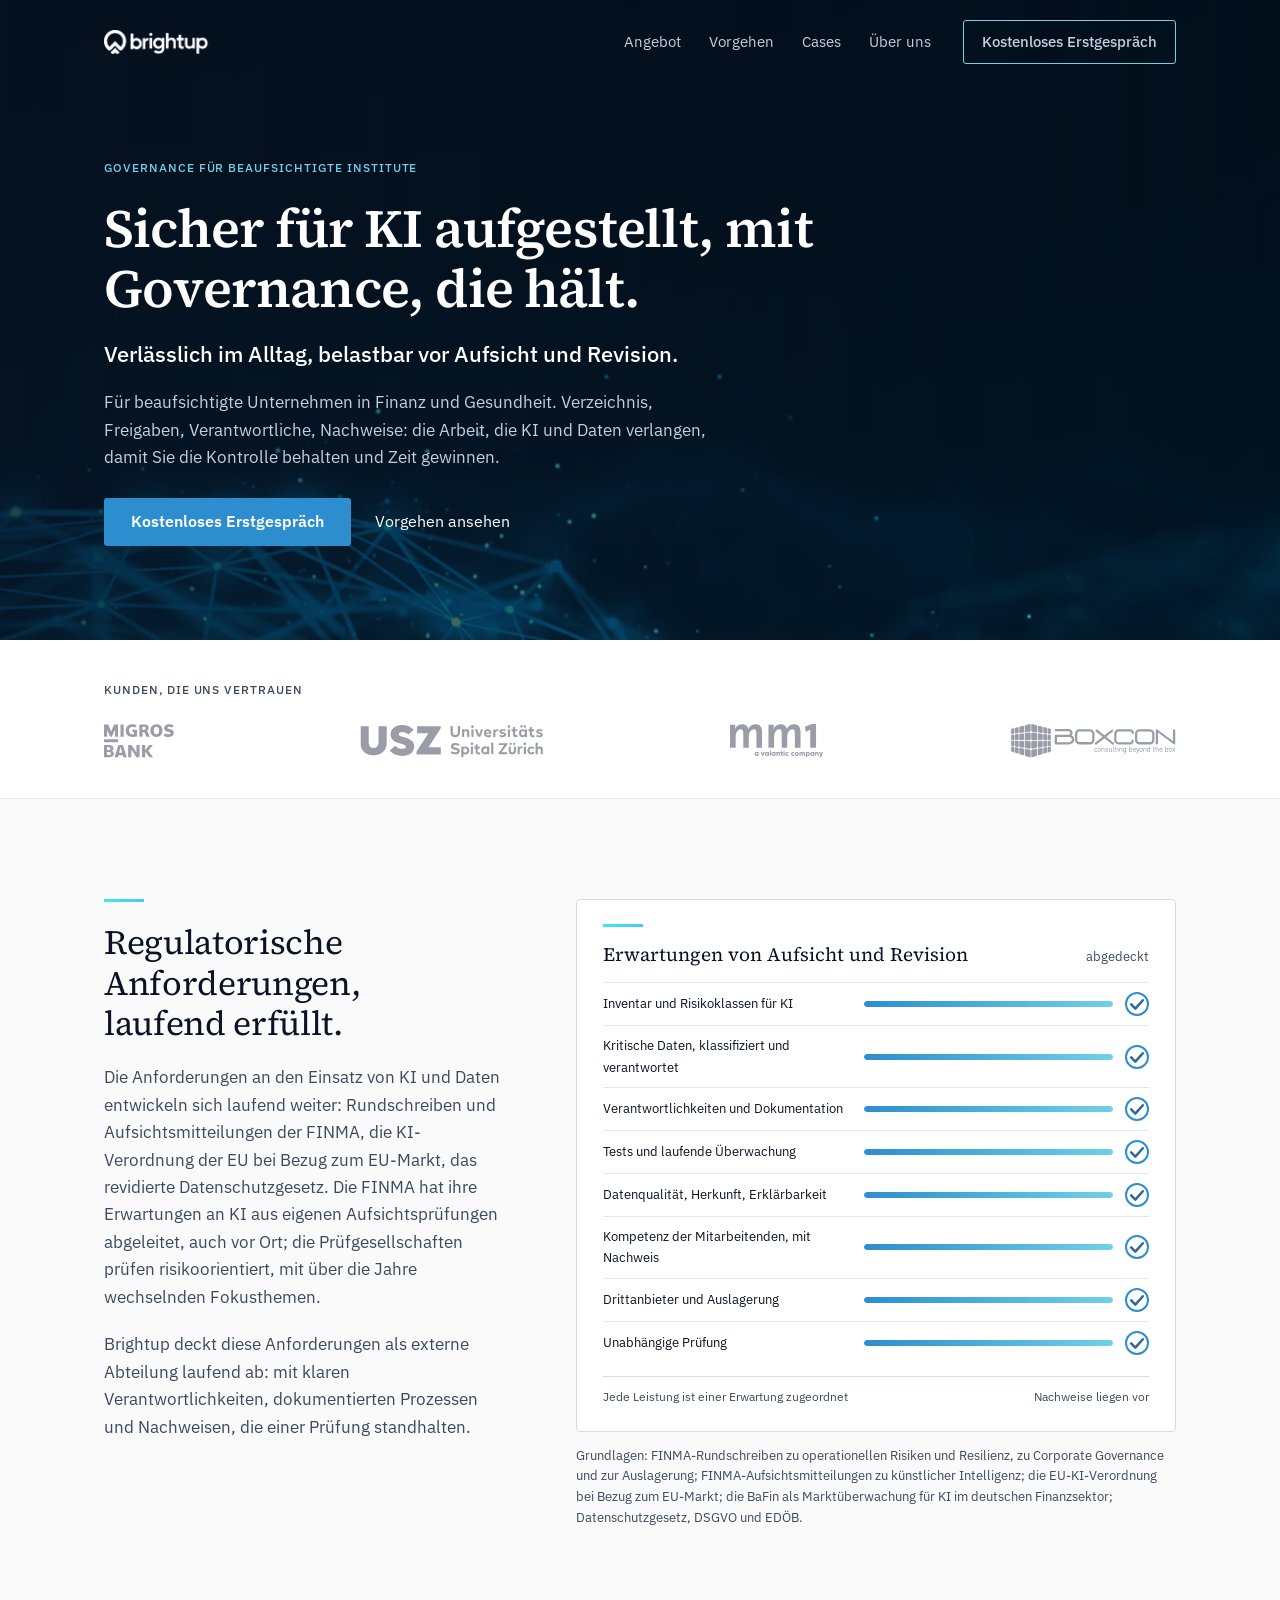
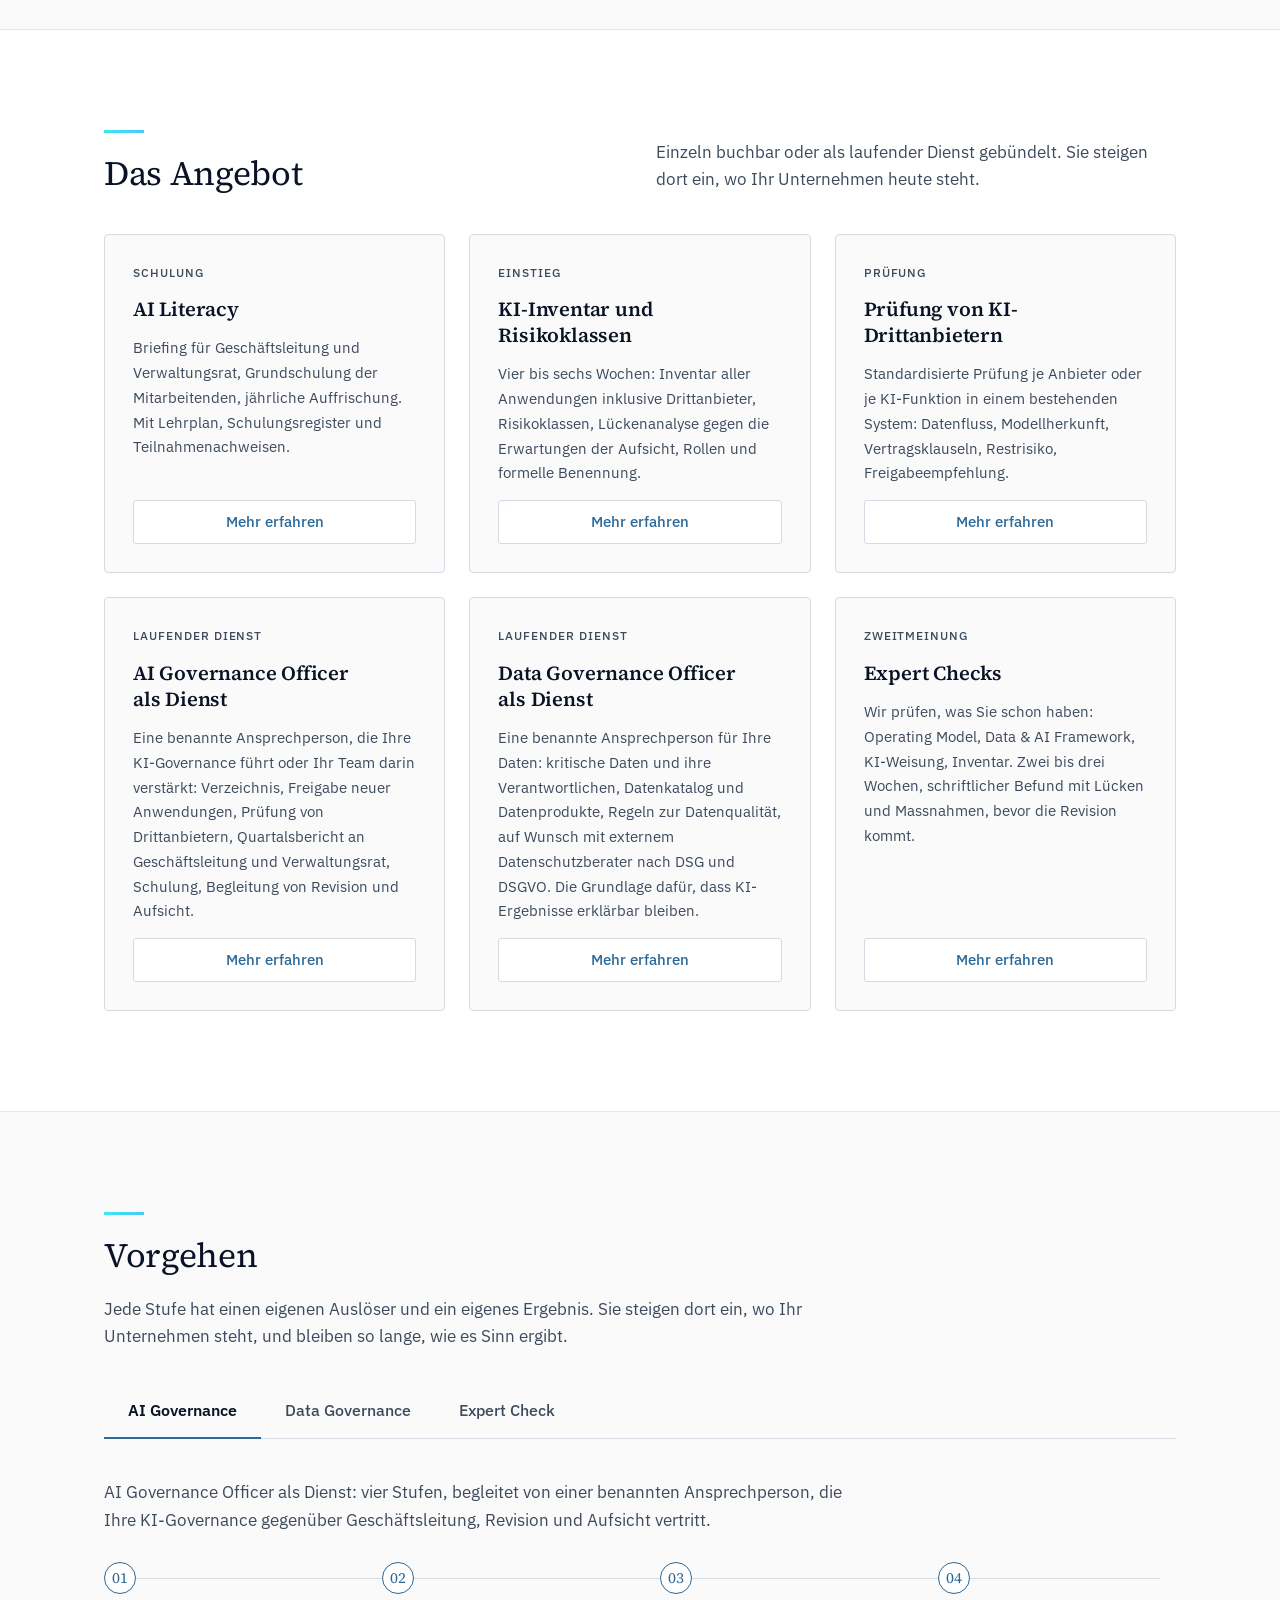
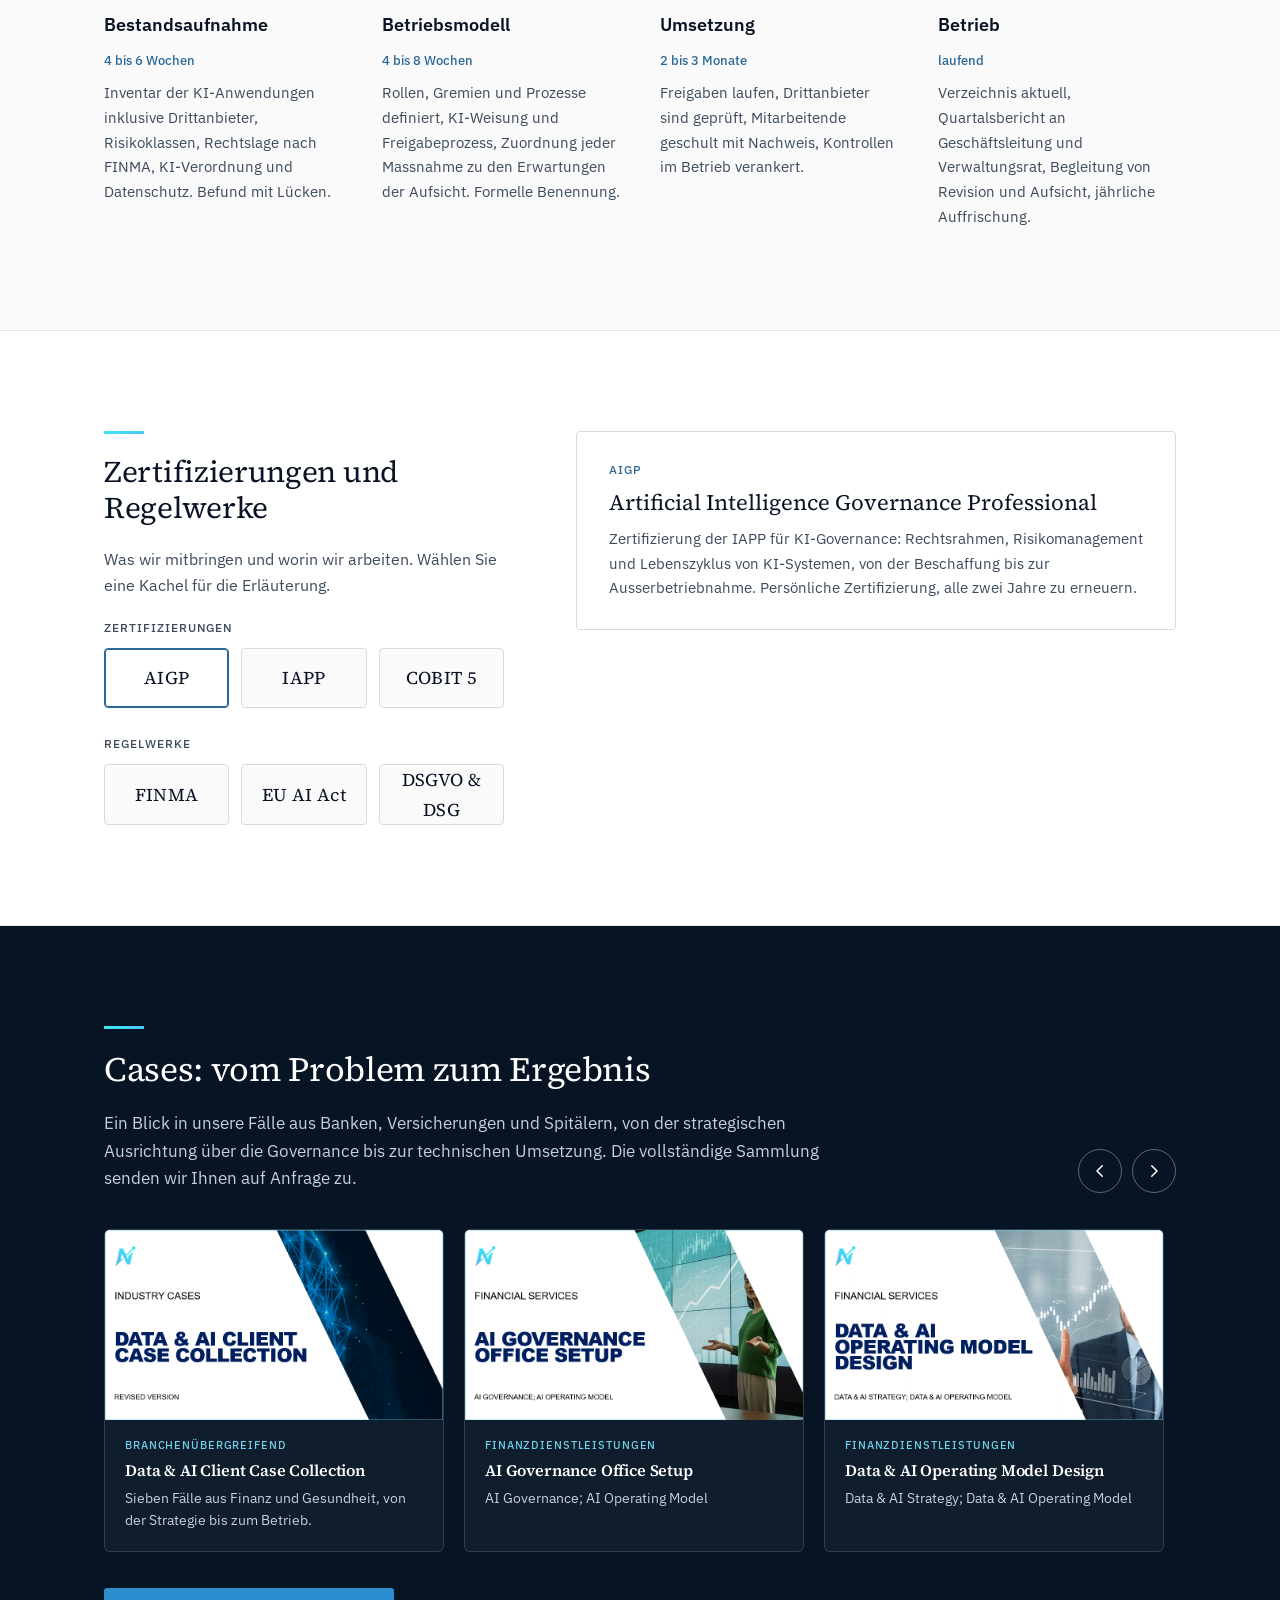
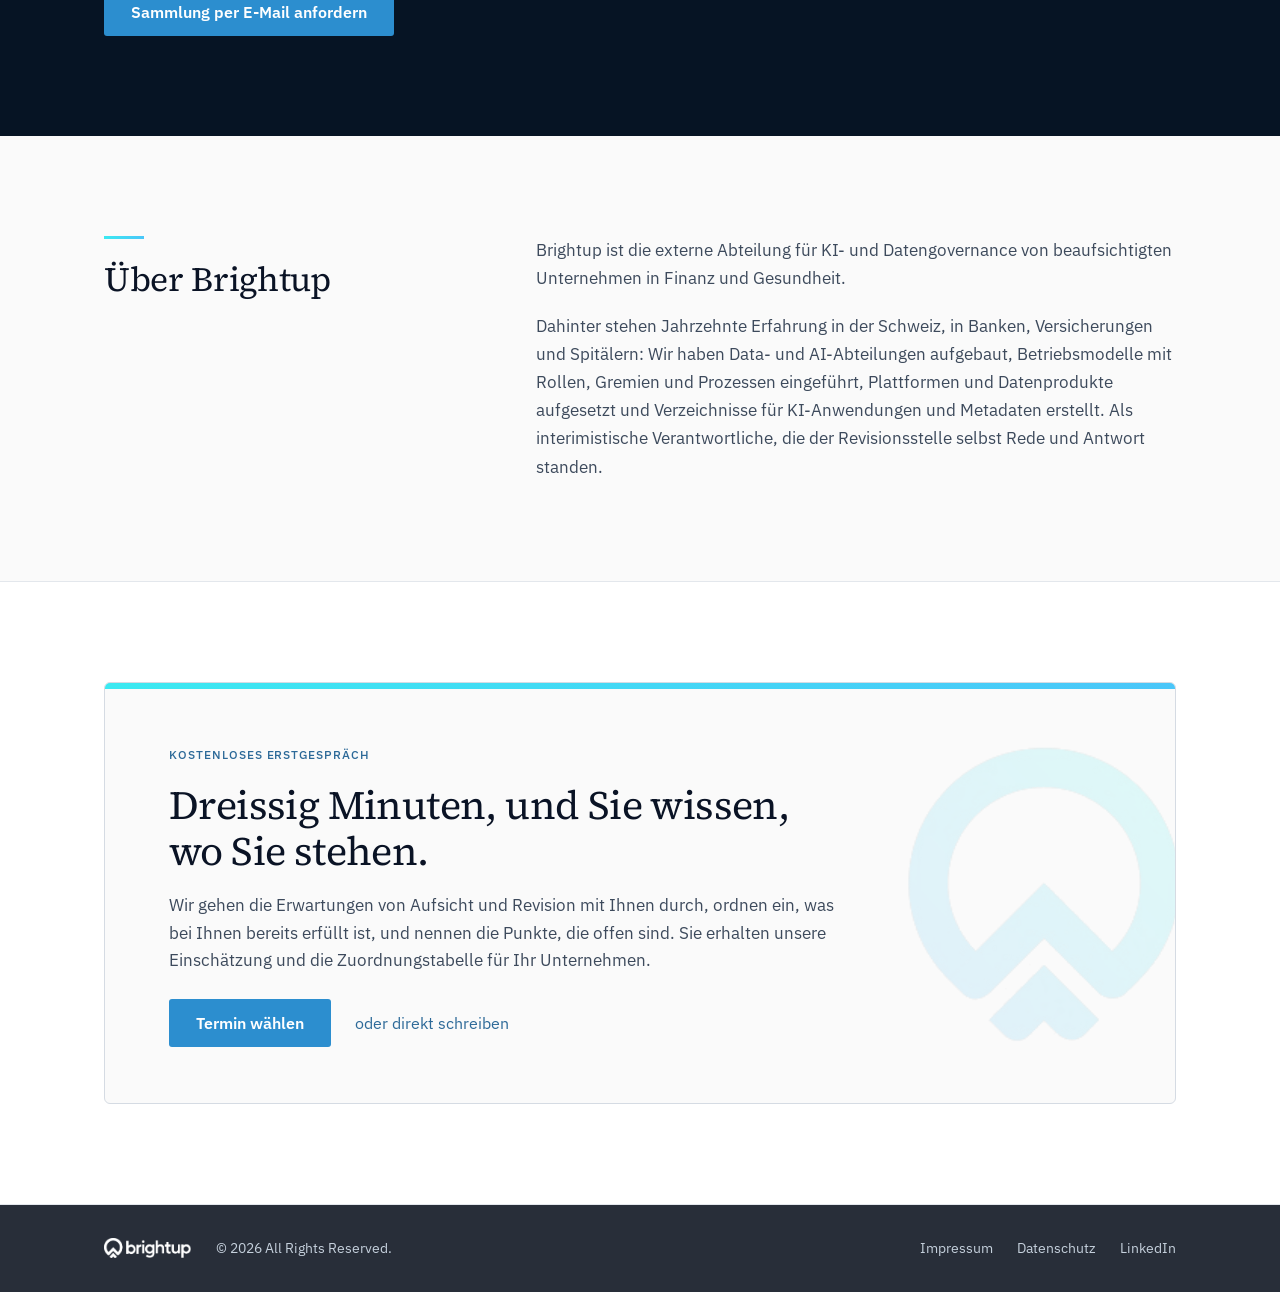
==== commit 23d80100: "Terminlink und Datenschutz Terminbuchung" ====
--- a/index.html
+++ b/index.html
@@ -9,17 +9,17 @@
 <meta property="og:title" content="Brightup – Governance für beaufsichtigte Institute">
 <meta property="og:description" content="Sicher für KI aufgestellt, mit Governance, die hält. Verlässlich im Alltag, belastbar vor Aufsicht und Revision.">
 <meta property="og:type" content="website">
-<meta property="og:image" content="/assets/img/hero-poster.jpg">
+<meta property="og:image" content="https://brightup.ai/assets/img/hero-poster.jpg">
 <meta name="theme-color" content="#061424">
-<link rel="icon" type="image/png" sizes="32x32" href="/assets/img/favicon-32.png">
-<link rel="apple-touch-icon" sizes="180x180" href="/assets/img/favicon-180.png">
-<link rel="stylesheet" href="/assets/css/site.css">
+<link rel="icon" type="image/png" sizes="32x32" href="assets/img/favicon-32.png">
+<link rel="apple-touch-icon" sizes="180x180" href="assets/img/favicon-180.png">
+<link rel="stylesheet" href="assets/css/site.css">
 </head>
 <body>
 
 <header class="header">
   <div class="container header__bar">
-    <a class="header__logo" href="/" aria-label="Brightup, Startseite"><img src="/assets/img/brightup-wordmark-white.png" alt="Brightup" width="890" height="194"></a>
+    <a class="header__logo" href="index.html" aria-label="Brightup, Startseite"><img src="assets/img/brightup-wordmark-white.png" alt="Brightup" width="890" height="194"></a>
     <button class="nav-toggle" type="button" aria-expanded="false" aria-controls="nav" aria-label="Menü"><span></span></button>
     <nav class="nav" id="nav" aria-label="Hauptnavigation">
       <a href="#angebot">Angebot</a>
@@ -35,8 +35,8 @@
   <section class="hero">
     <div class="hero__media" aria-hidden="true">
       <video autoplay muted loop playsinline preload="metadata" poster="/assets/img/hero-poster.jpg">
-        <source src="/assets/video/hero.webm" type="video/webm">
-        <source src="/assets/video/hero.mp4" type="video/mp4">
+        <source src="assets/video/hero.webm" type="video/webm">
+        <source src="assets/video/hero.mp4" type="video/mp4">
       </video>
       <div class="hero__shade"></div>
     </div>
@@ -59,16 +59,16 @@
       <div class="eyebrow">Kunden, die uns vertrauen</div>
       <div class="logos__row">
         <div class="logos__set">
-        <img src="/assets/img/migros-bank.svg" alt="Migros Bank" width="72" height="35">
-        <img src="/assets/img/usz.svg" alt="Universitätsspital Zürich" width="161" height="30">
-        <img src="/assets/img/mm1.svg" alt="mm1" width="81" height="29">
-        <img src="/assets/img/boxcon.svg" alt="Boxcon" width="141" height="29">
+        <img src="assets/img/migros-bank.svg" alt="Migros Bank" width="72" height="35">
+        <img src="assets/img/usz.svg" alt="Universitätsspital Zürich" width="161" height="30">
+        <img src="assets/img/mm1.svg" alt="mm1" width="81" height="29">
+        <img src="assets/img/boxcon.svg" alt="Boxcon" width="141" height="29">
         </div>
         <div class="logos__set logos__set--copy" aria-hidden="true">
-        <img src="/assets/img/migros-bank.svg" alt="" width="72" height="35">
-        <img src="/assets/img/usz.svg" alt="" width="161" height="30">
-        <img src="/assets/img/mm1.svg" alt="" width="81" height="29">
-        <img src="/assets/img/boxcon.svg" alt="" width="141" height="29">
+        <img src="assets/img/migros-bank.svg" alt="" width="72" height="35">
+        <img src="assets/img/usz.svg" alt="" width="161" height="30">
+        <img src="assets/img/mm1.svg" alt="" width="81" height="29">
+        <img src="assets/img/boxcon.svg" alt="" width="141" height="29">
         </div>
       </div>
     </div>
@@ -223,31 +223,31 @@
       </div>
       <div class="peek__track" tabindex="0" aria-label="Cases, horizontal scrollbar">
         <article class="case">
-          <div class="case__media"><img src="/assets/img/cases/collection.gif" alt="Data &amp; AI Client Case Collection" width="853" height="480" loading="lazy"></div>
+          <div class="case__media"><img src="assets/img/cases/collection.gif" alt="Data &amp; AI Client Case Collection" width="853" height="480" loading="lazy"></div>
           <div class="case__body"><div class="eyebrow">Branchenübergreifend</div><h3 class="case__title">Data &amp; AI Client Case Collection</h3><p class="case__text">Sieben Fälle aus Finanz und Gesundheit, von der Strategie bis zum Betrieb.</p></div>
         </article>
         <article class="case">
-          <div class="case__media"><img src="/assets/img/cases/ai-governance.gif" alt="AI Governance Office Setup" width="853" height="480" loading="lazy"></div>
+          <div class="case__media"><img src="assets/img/cases/ai-governance.gif" alt="AI Governance Office Setup" width="853" height="480" loading="lazy"></div>
           <div class="case__body"><div class="eyebrow">Finanzdienstleistungen</div><h3 class="case__title">AI Governance Office Setup</h3><p class="case__text">AI Governance; AI Operating Model</p></div>
         </article>
         <article class="case">
-          <div class="case__media"><img src="/assets/img/cases/data-ai-operating-model.gif" alt="Data &amp; AI Operating Model Design" width="853" height="480" loading="lazy"></div>
+          <div class="case__media"><img src="assets/img/cases/data-ai-operating-model.gif" alt="Data &amp; AI Operating Model Design" width="853" height="480" loading="lazy"></div>
           <div class="case__body"><div class="eyebrow">Finanzdienstleistungen</div><h3 class="case__title">Data &amp; AI Operating Model Design</h3><p class="case__text">Data &amp; AI Strategy; Data &amp; AI Operating Model</p></div>
         </article>
         <article class="case">
-          <div class="case__media"><img src="/assets/img/cases/data-catalogue.gif" alt="Data Catalogue Evaluation and Implementation" width="853" height="480" loading="lazy"></div>
+          <div class="case__media"><img src="assets/img/cases/data-catalogue.gif" alt="Data Catalogue Evaluation and Implementation" width="853" height="480" loading="lazy"></div>
           <div class="case__body"><div class="eyebrow">Gesundheitswesen</div><h3 class="case__title">Data Catalogue Evaluation and Implementation</h3><p class="case__text">Data Strategy; Data Governance</p></div>
         </article>
         <article class="case">
-          <div class="case__media"><img src="/assets/img/cases/data-ai-literacy.gif" alt="Data &amp; AI Literacy Academy" width="853" height="480" loading="lazy"></div>
+          <div class="case__media"><img src="assets/img/cases/data-ai-literacy.gif" alt="Data &amp; AI Literacy Academy" width="853" height="480" loading="lazy"></div>
           <div class="case__body"><div class="eyebrow">Finanzdienstleistungen</div><h3 class="case__title">Data &amp; AI Literacy Academy</h3><p class="case__text">Data &amp; AI Strategy; Data &amp; AI Governance</p></div>
         </article>
         <article class="case">
-          <div class="case__media"><img src="/assets/img/cases/data-products-genai.gif" alt="Data Products for GenAI Advisory" width="853" height="480" loading="lazy"></div>
+          <div class="case__media"><img src="assets/img/cases/data-products-genai.gif" alt="Data Products for GenAI Advisory" width="853" height="480" loading="lazy"></div>
           <div class="case__body"><div class="eyebrow">Finanzdienstleistungen</div><h3 class="case__title">Data Products for GenAI Advisory</h3><p class="case__text">Data &amp; AI Strategy; Data &amp; AI Architecture</p></div>
         </article>
         <article class="case">
-          <div class="case__media"><img src="/assets/img/cases/agentic-ai.gif" alt="Agentic AI Use Cases &amp; Architecture" width="853" height="480" loading="lazy"></div>
+          <div class="case__media"><img src="assets/img/cases/agentic-ai.gif" alt="Agentic AI Use Cases &amp; Architecture" width="853" height="480" loading="lazy"></div>
           <div class="case__body"><div class="eyebrow">Gesundheitswesen</div><h3 class="case__title">Agentic AI Use Cases &amp; Architecture</h3><p class="case__text">AI Strategy; AI Architecture</p></div>
         </article>
         <article class="case case--cta">
@@ -276,14 +276,14 @@
     <div class="container">
       <div class="cta">
         <div class="cta__bar"></div>
-        <img class="cta__mark" src="/assets/img/brightup-icon.png" alt="" aria-hidden="true" width="225" height="239">
+        <img class="cta__mark" src="assets/img/brightup-icon.png" alt="" aria-hidden="true" width="225" height="239">
         <div class="cta__inner">
           <div class="cta__copy">
             <div class="eyebrow eyebrow--accent">Kostenloses Erstgespräch</div>
             <h2>Dreissig Minuten, und Sie wissen, wo Sie stehen.</h2>
             <p class="lead">Wir gehen die Erwartungen von Aufsicht und Revision mit Ihnen durch, ordnen ein, was bei Ihnen bereits erfüllt ist, und nennen die Punkte, die offen sind. Sie erhalten unsere Einschätzung und die Zuordnungstabelle für Ihr Unternehmen.</p>
             <div class="cta__actions">
-              <a class="btn btn--primary" href="mailto:contact@brightup.ai?subject=Kostenloses%20Erstgespr%C3%A4ch" data-termin>Termin wählen</a>
+              <a class="btn btn--primary" href="https://cal.com/brightup/30-min-meeting" data-termin rel="noopener">Termin wählen</a>
               <a class="link" href="mailto:contact@brightup.ai">oder direkt schreiben</a>
             </div>
           </div>
@@ -296,17 +296,17 @@
 <footer class="footer">
   <div class="container footer__row">
     <div class="footer__brand">
-      <img src="/assets/img/brightup-wordmark-white.png" alt="Brightup" width="890" height="194">
+      <img src="assets/img/brightup-wordmark-white.png" alt="Brightup" width="890" height="194">
       <span>© <span data-year>2026</span> All Rights Reserved.</span>
     </div>
     <div class="footer__links">
-      <a href="/impressum.html">Impressum</a>
-      <a href="/datenschutz.html">Datenschutz</a>
+      <a href="impressum.html">Impressum</a>
+      <a href="datenschutz.html">Datenschutz</a>
       <a href="https://www.linkedin.com/company/brightupai/" rel="noopener">LinkedIn</a>
     </div>
   </div>
 </footer>
 
-<script src="/assets/js/site.js" defer></script>
+<script src="assets/js/site.js" defer></script>
 </body>
 </html>
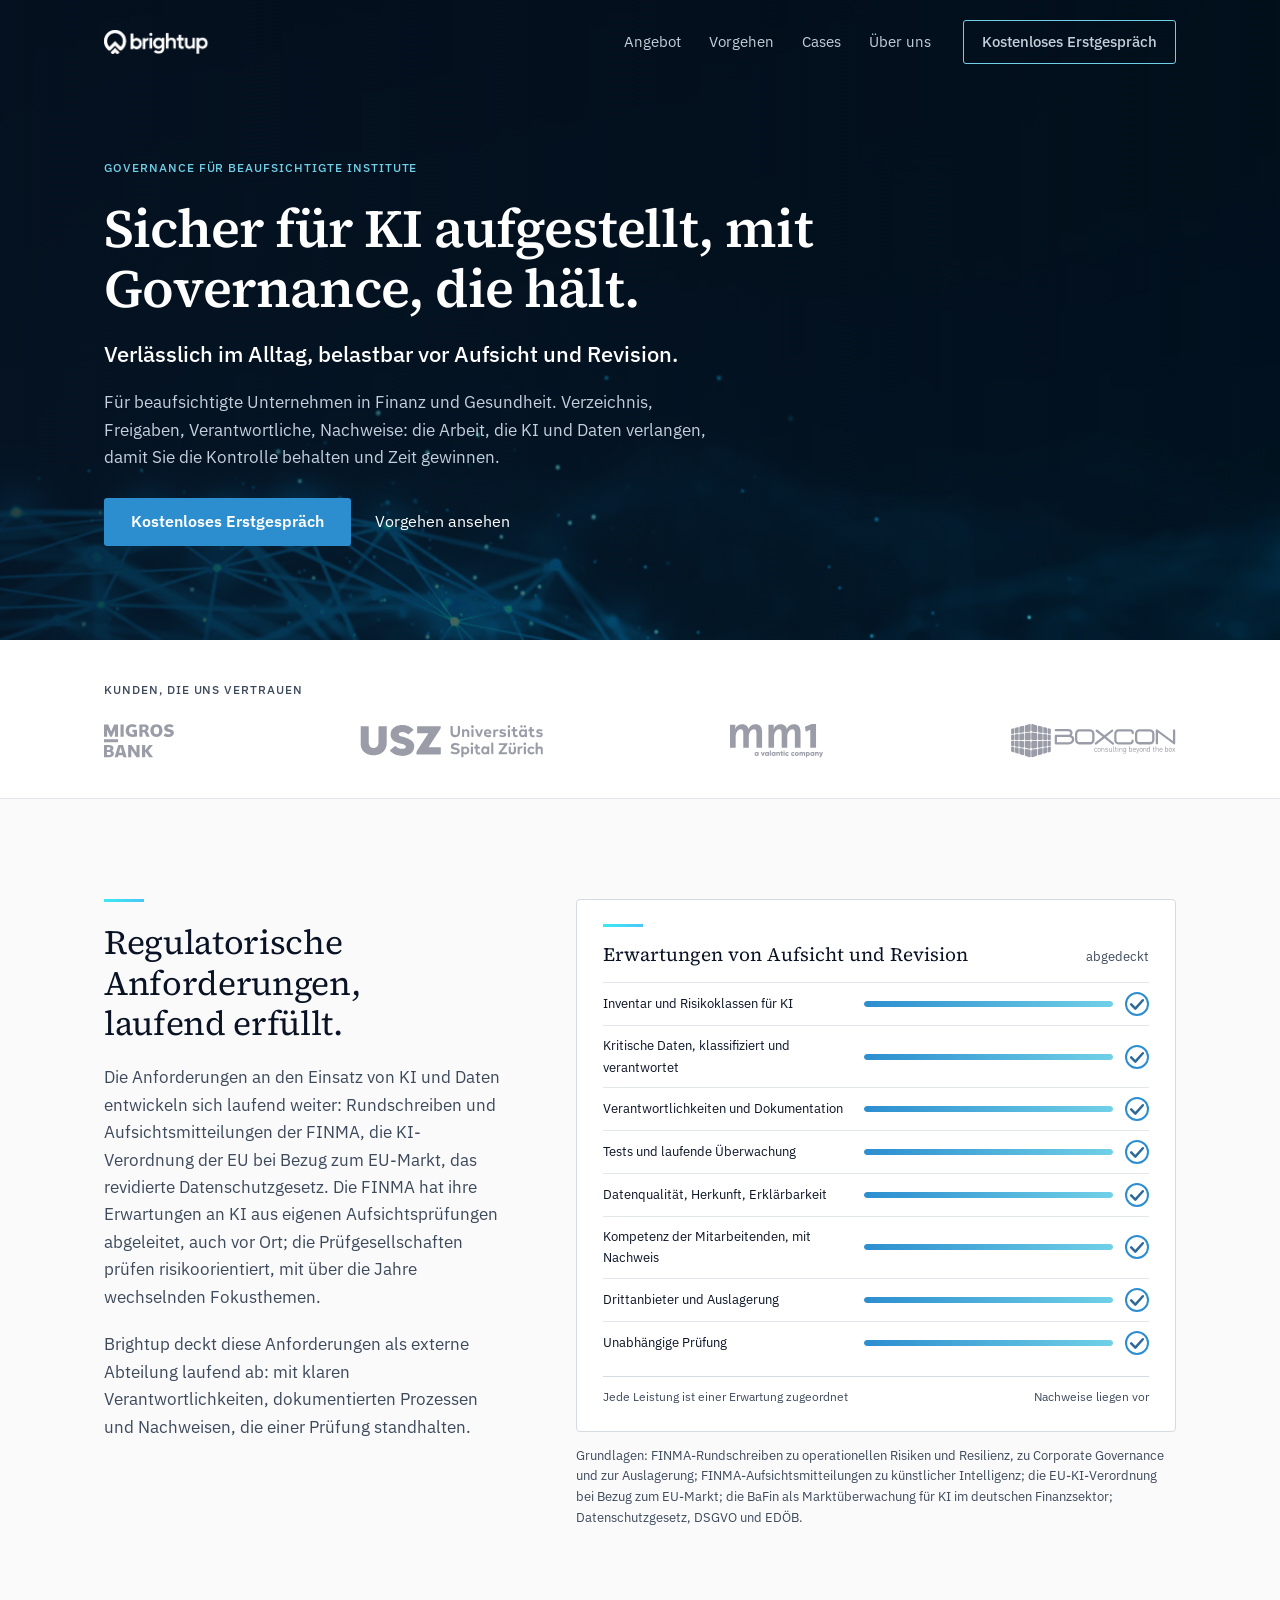
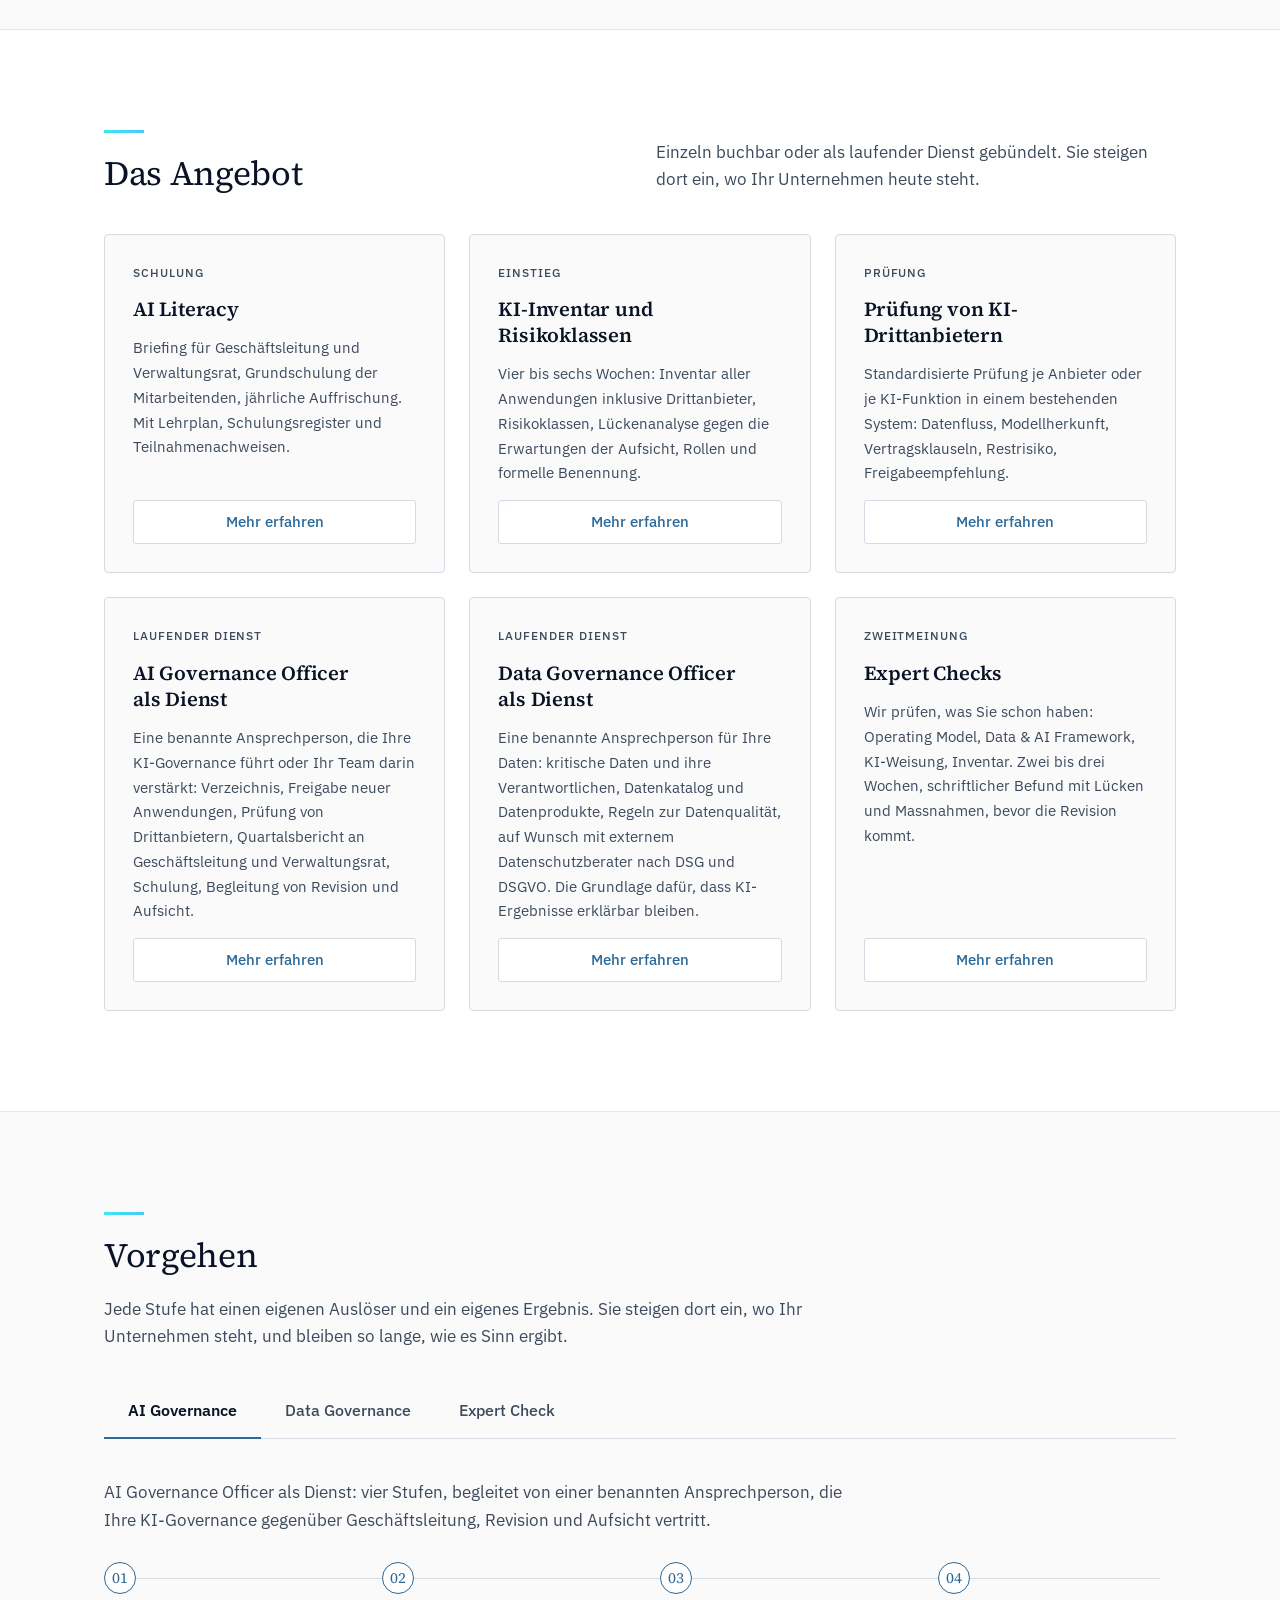
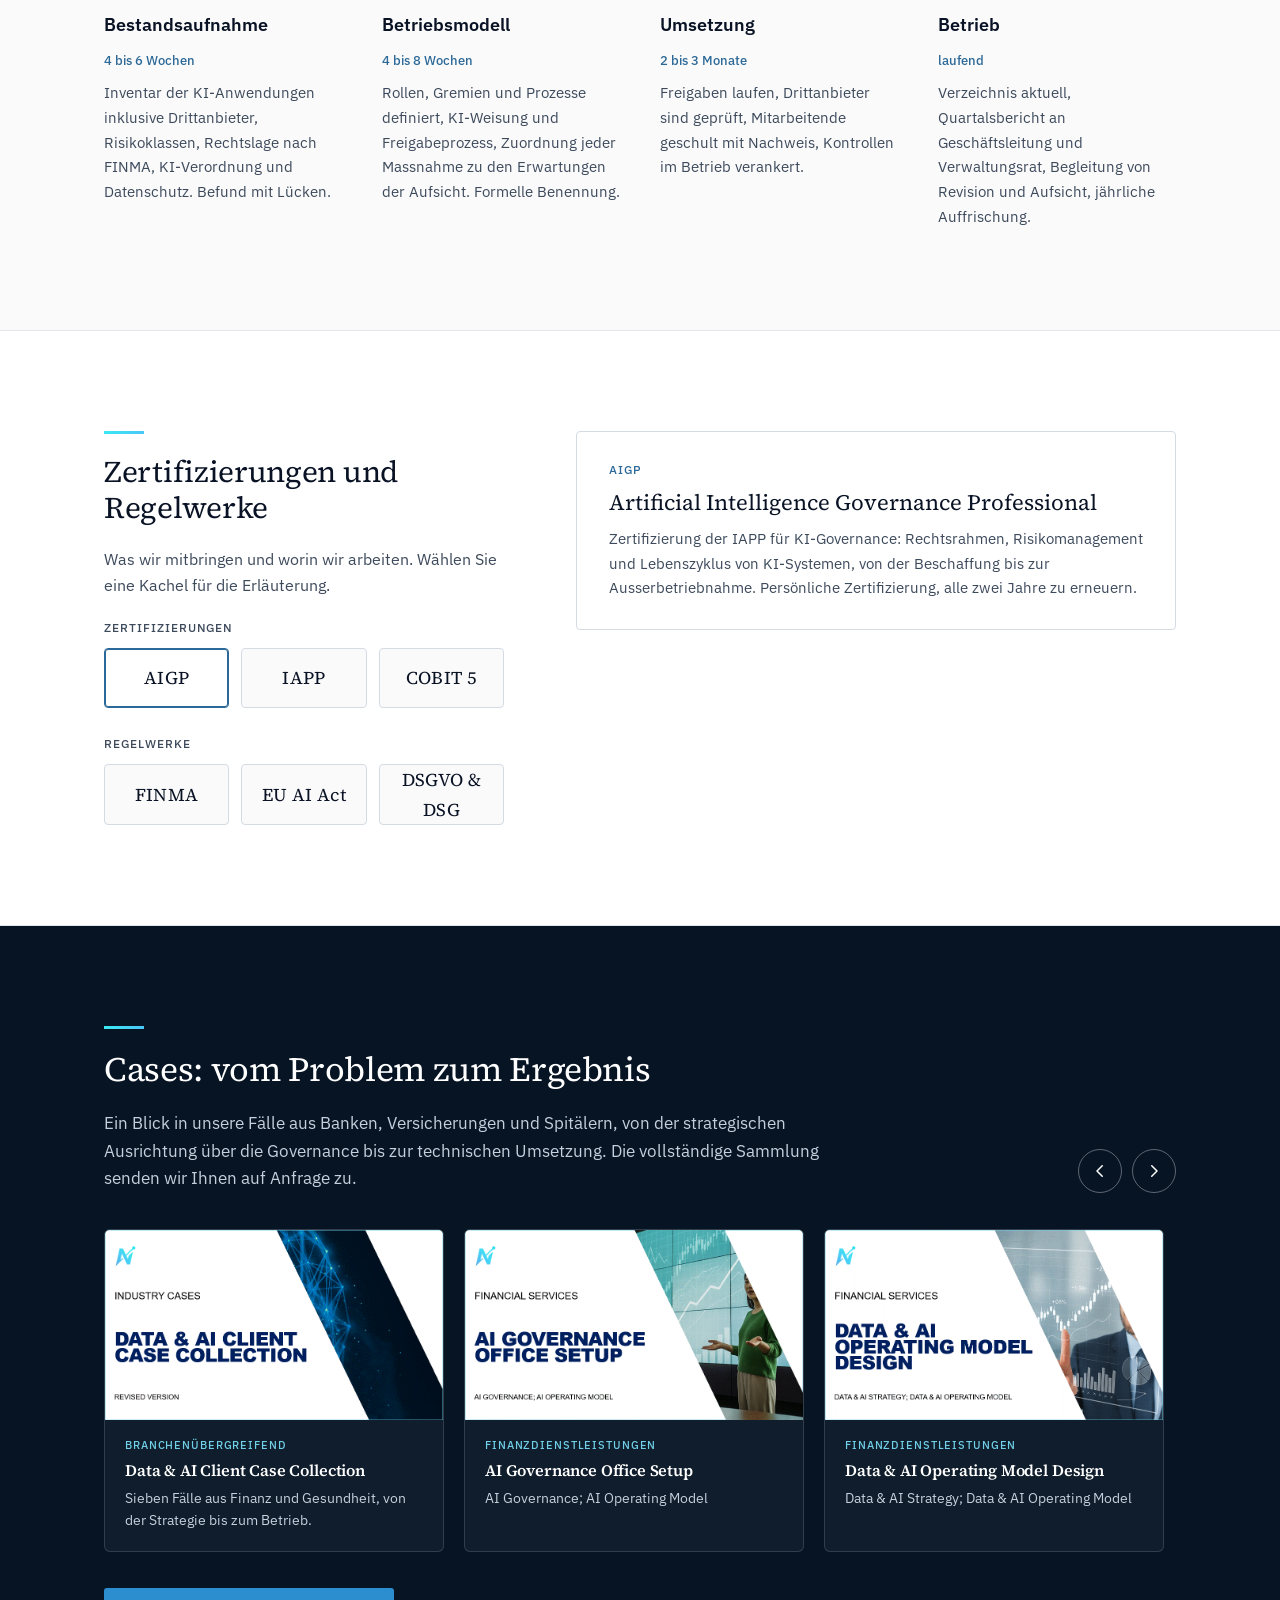
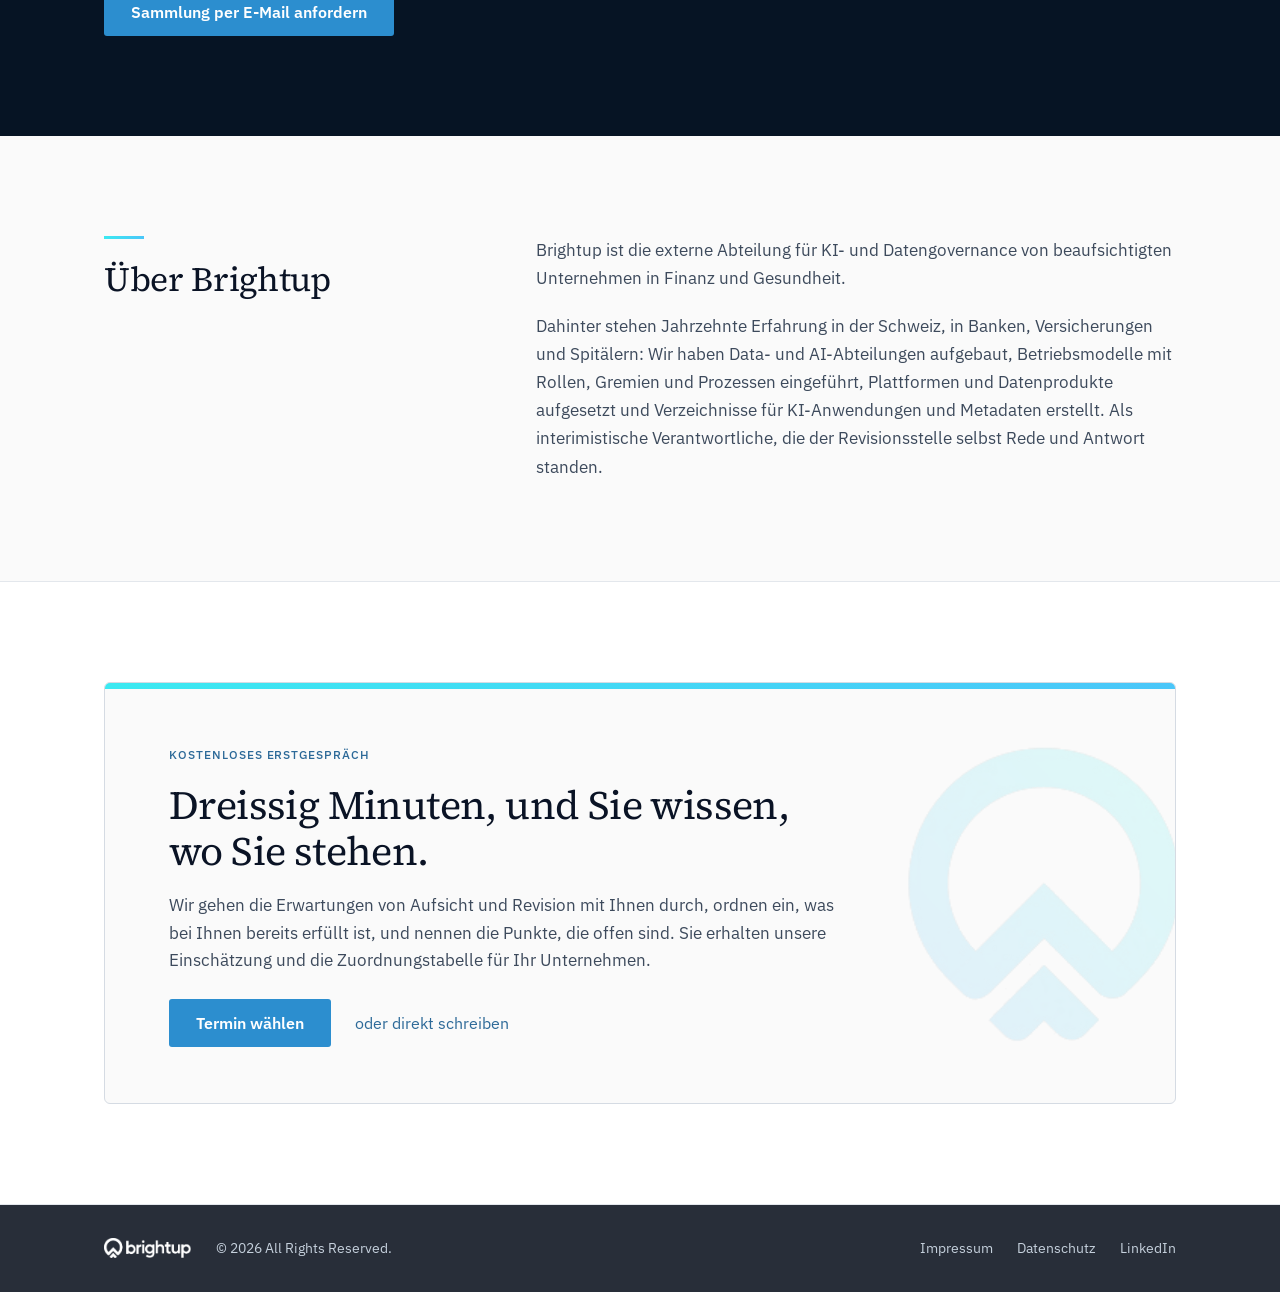
==== commit 49a4d66b: "Terminlink erstgespraech" ====
--- a/index.html
+++ b/index.html
@@ -283,7 +283,7 @@
             <h2>Dreissig Minuten, und Sie wissen, wo Sie stehen.</h2>
             <p class="lead">Wir gehen die Erwartungen von Aufsicht und Revision mit Ihnen durch, ordnen ein, was bei Ihnen bereits erfüllt ist, und nennen die Punkte, die offen sind. Sie erhalten unsere Einschätzung und die Zuordnungstabelle für Ihr Unternehmen.</p>
             <div class="cta__actions">
-              <a class="btn btn--primary" href="https://cal.com/brightup/30-min-meeting" data-termin rel="noopener">Termin wählen</a>
+              <a class="btn btn--primary" href="https://cal.com/brightup/erstgespraech" data-termin rel="noopener">Termin wählen</a>
               <a class="link" href="mailto:contact@brightup.ai">oder direkt schreiben</a>
             </div>
           </div>
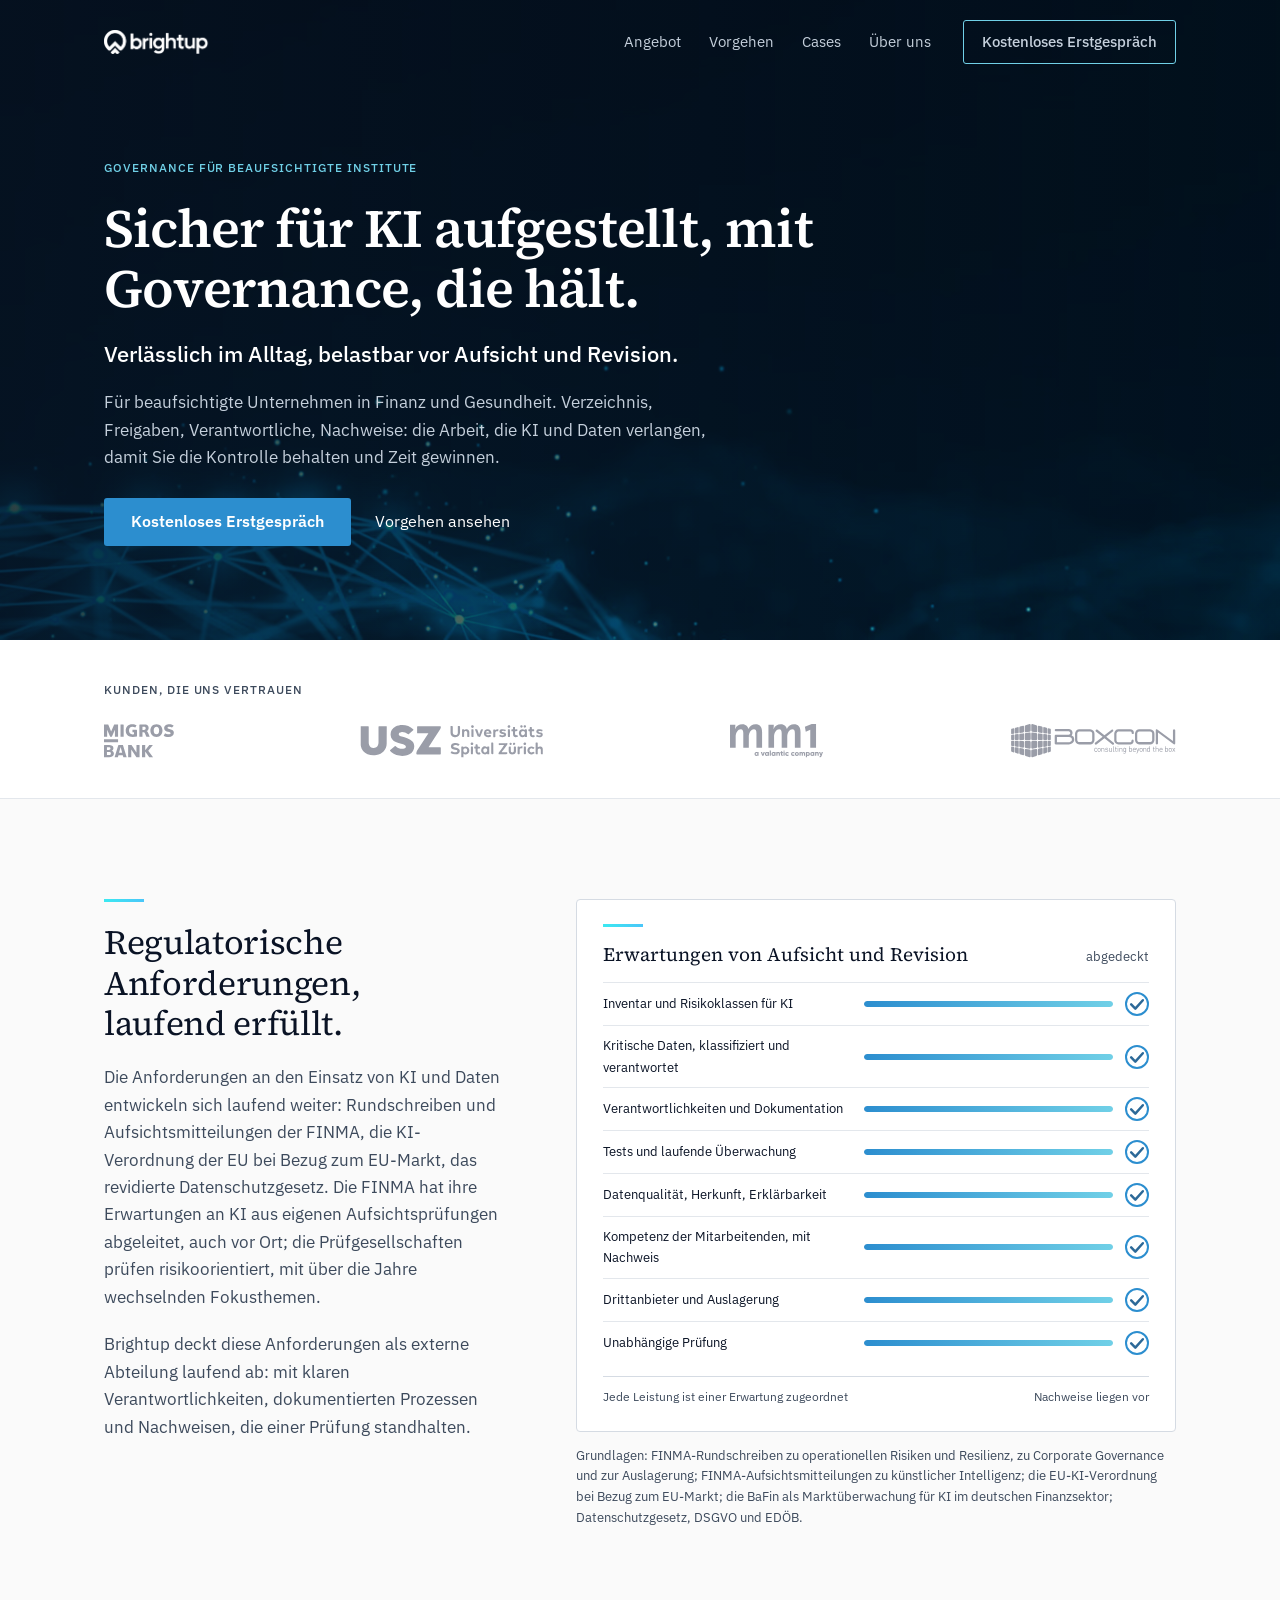
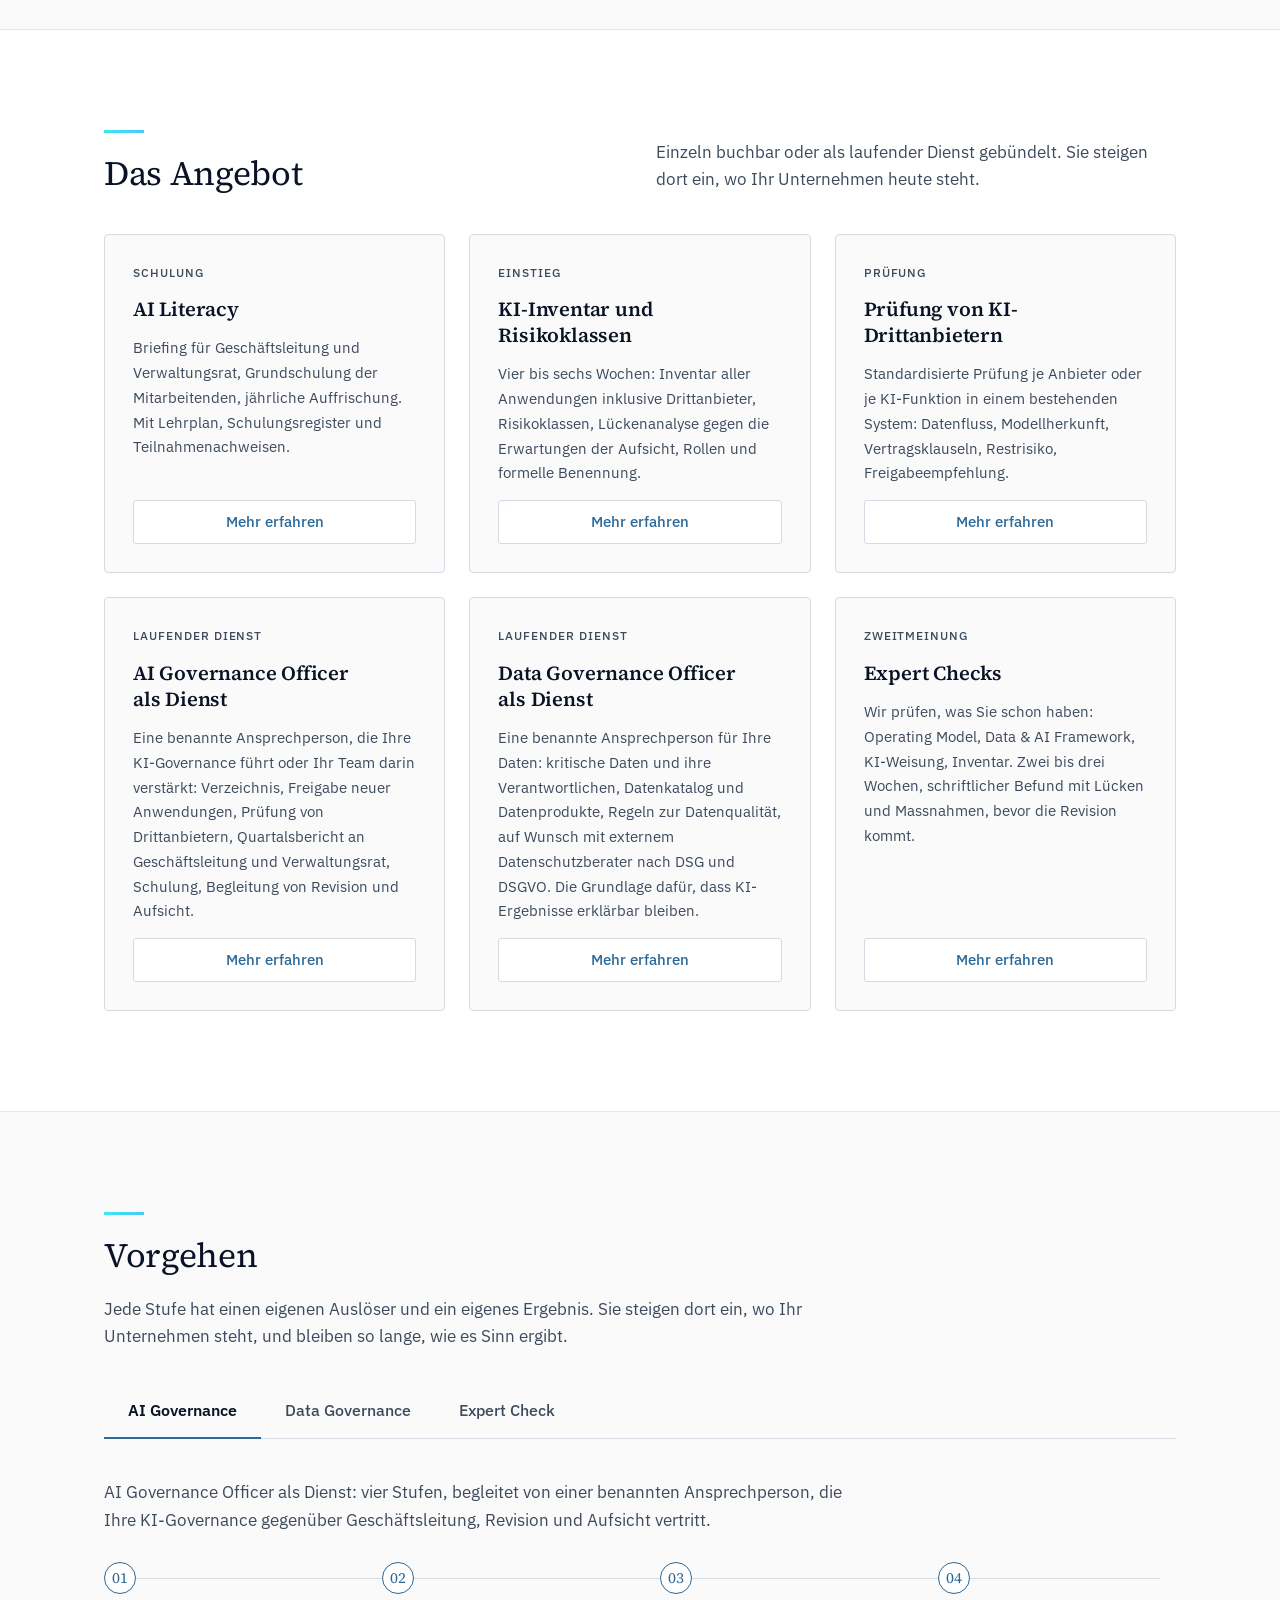
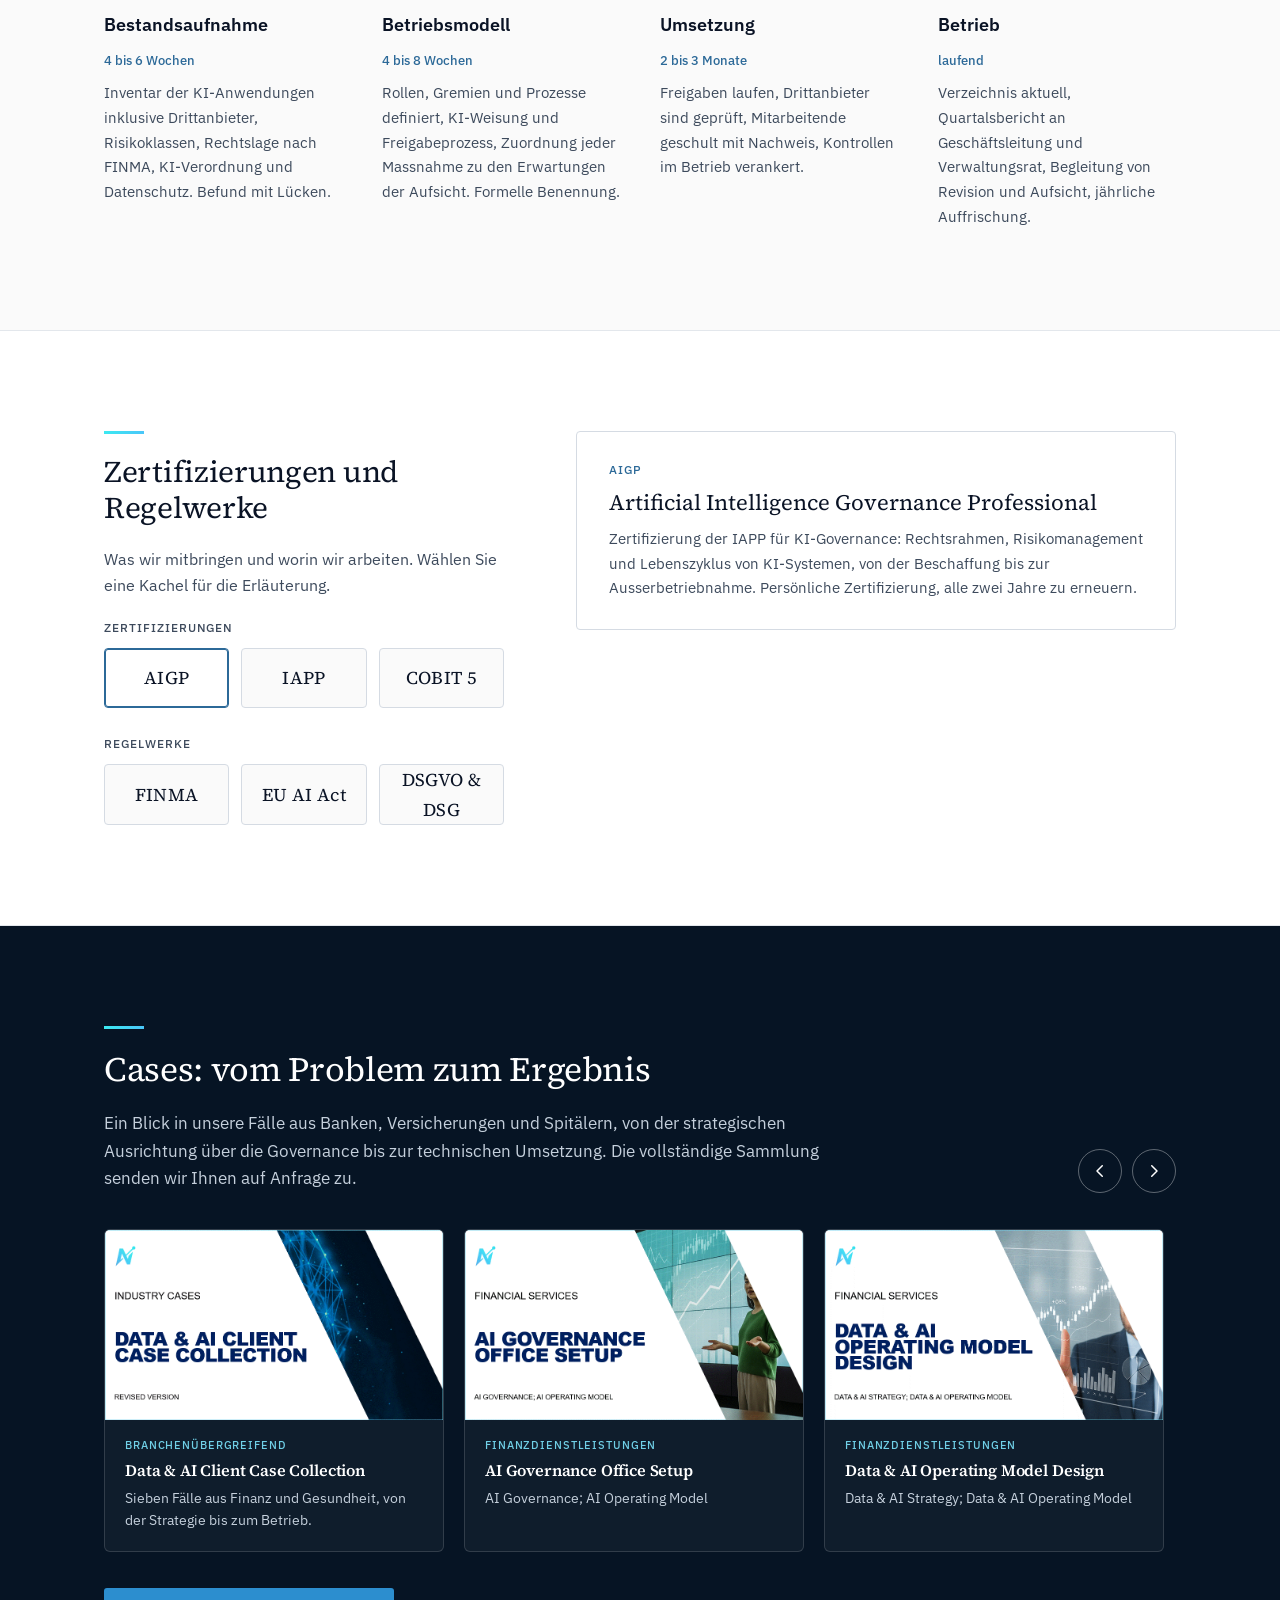
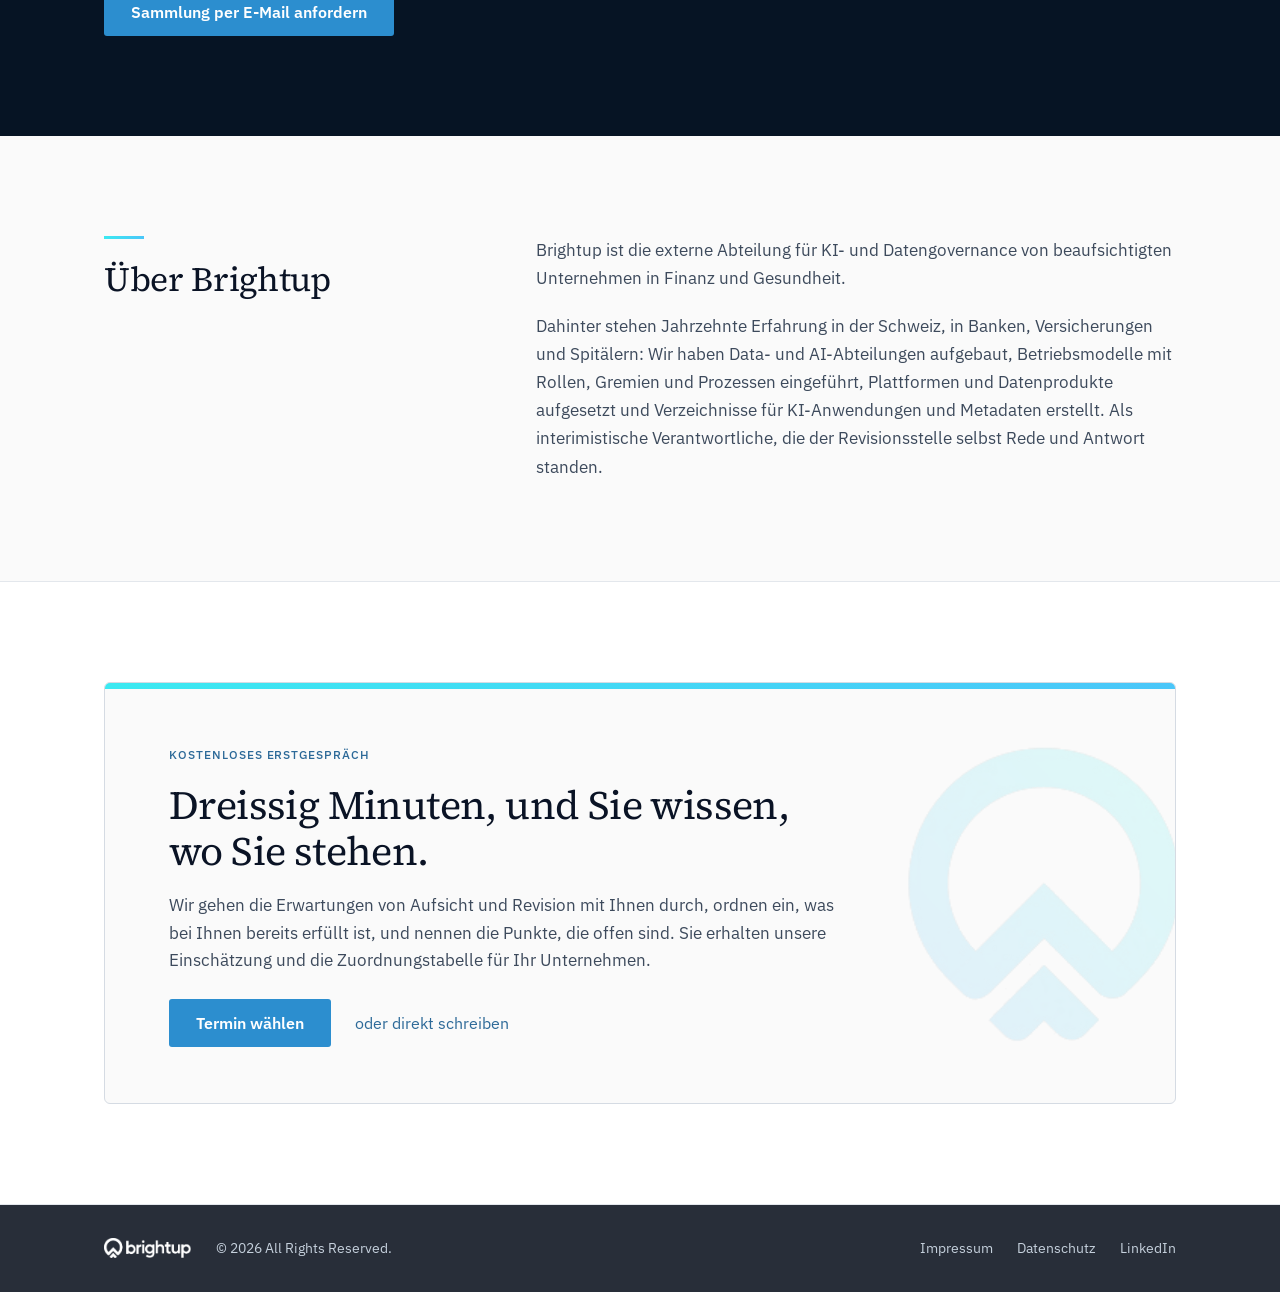
==== commit 2214b4ed: "Hero-Video und Terminlinks" ====
--- a/index.html
+++ b/index.html
@@ -26,7 +26,7 @@
       <a href="#vorgehen">Vorgehen</a>
       <a href="#cases">Cases</a>
       <a href="#ueber">Über uns</a>
-      <a class="btn btn--ghost" href="#gespraech">Kostenloses Erstgespräch</a>
+      <a class="btn btn--ghost" href="https://cal.com/brightup/erstgespraech" target="_blank" rel="noopener">Kostenloses Erstgespräch</a>
     </nav>
   </div>
 </header>
@@ -47,7 +47,7 @@
         <p class="hero__second">Verlässlich im Alltag, belastbar vor Aufsicht und Revision.</p>
         <p class="hero__sub">Für beaufsichtigte Unternehmen in Finanz und Gesundheit. Verzeichnis, Freigaben, Verantwortliche, Nachweise: die Arbeit, die KI und Daten verlangen, damit Sie die Kontrolle behalten und Zeit gewinnen.</p>
         <div class="hero__actions">
-          <a class="btn btn--primary" href="#gespraech">Kostenloses Erstgespräch</a>
+          <a class="btn btn--primary" href="https://cal.com/brightup/erstgespraech" target="_blank" rel="noopener">Kostenloses Erstgespräch</a>
           <a class="link link--light" href="#vorgehen">Vorgehen ansehen</a>
         </div>
       </div>
@@ -283,7 +283,7 @@
             <h2>Dreissig Minuten, und Sie wissen, wo Sie stehen.</h2>
             <p class="lead">Wir gehen die Erwartungen von Aufsicht und Revision mit Ihnen durch, ordnen ein, was bei Ihnen bereits erfüllt ist, und nennen die Punkte, die offen sind. Sie erhalten unsere Einschätzung und die Zuordnungstabelle für Ihr Unternehmen.</p>
             <div class="cta__actions">
-              <a class="btn btn--primary" href="https://cal.com/brightup/erstgespraech" data-termin rel="noopener">Termin wählen</a>
+              <a class="btn btn--primary" href="https://cal.com/brightup/erstgespraech" data-termin target="_blank" rel="noopener">Termin wählen</a>
               <a class="link" href="mailto:contact@brightup.ai">oder direkt schreiben</a>
             </div>
           </div>
--- a/assets/css/site.css
+++ b/assets/css/site.css
@@ -82,7 +82,7 @@
 /* Hero */
 .hero { position: relative; background: var(--navy); color: var(--white); overflow: hidden; min-height: 640px; display: flex; align-items: center; }
 .hero__media { position: absolute; inset: 0; }
-.hero__media video, .hero__media img { position: absolute; inset: 0; width: 100%; height: 100%; object-fit: cover; }
+.hero__media video, .hero__media img { position: absolute; inset: 0; width: 100%; height: 100%; object-fit: cover; object-position: 50% 100%; }
 .hero__shade { position: absolute; inset: 0; background: linear-gradient(90deg, rgba(6,20,36,0.78) 0%, rgba(6,20,36,0.5) 55%, rgba(6,20,36,0.2) 100%); }
 .hero__inner { position: relative; padding-top: calc(96px + 56px); padding-bottom: 88px; }
 .hero__copy { display: flex; flex-direction: column; gap: 20px; max-width: 760px; }
@@ -259,7 +259,7 @@
 /* Grosse Bildschirme */
 @media (min-width: 1600px) {
   :root { --container: 1320px; }
-  .hero { min-height: 720px; }
+  .hero { min-height: min(46vw, 900px); }
 }
 
 @media (prefers-reduced-motion: reduce) {
